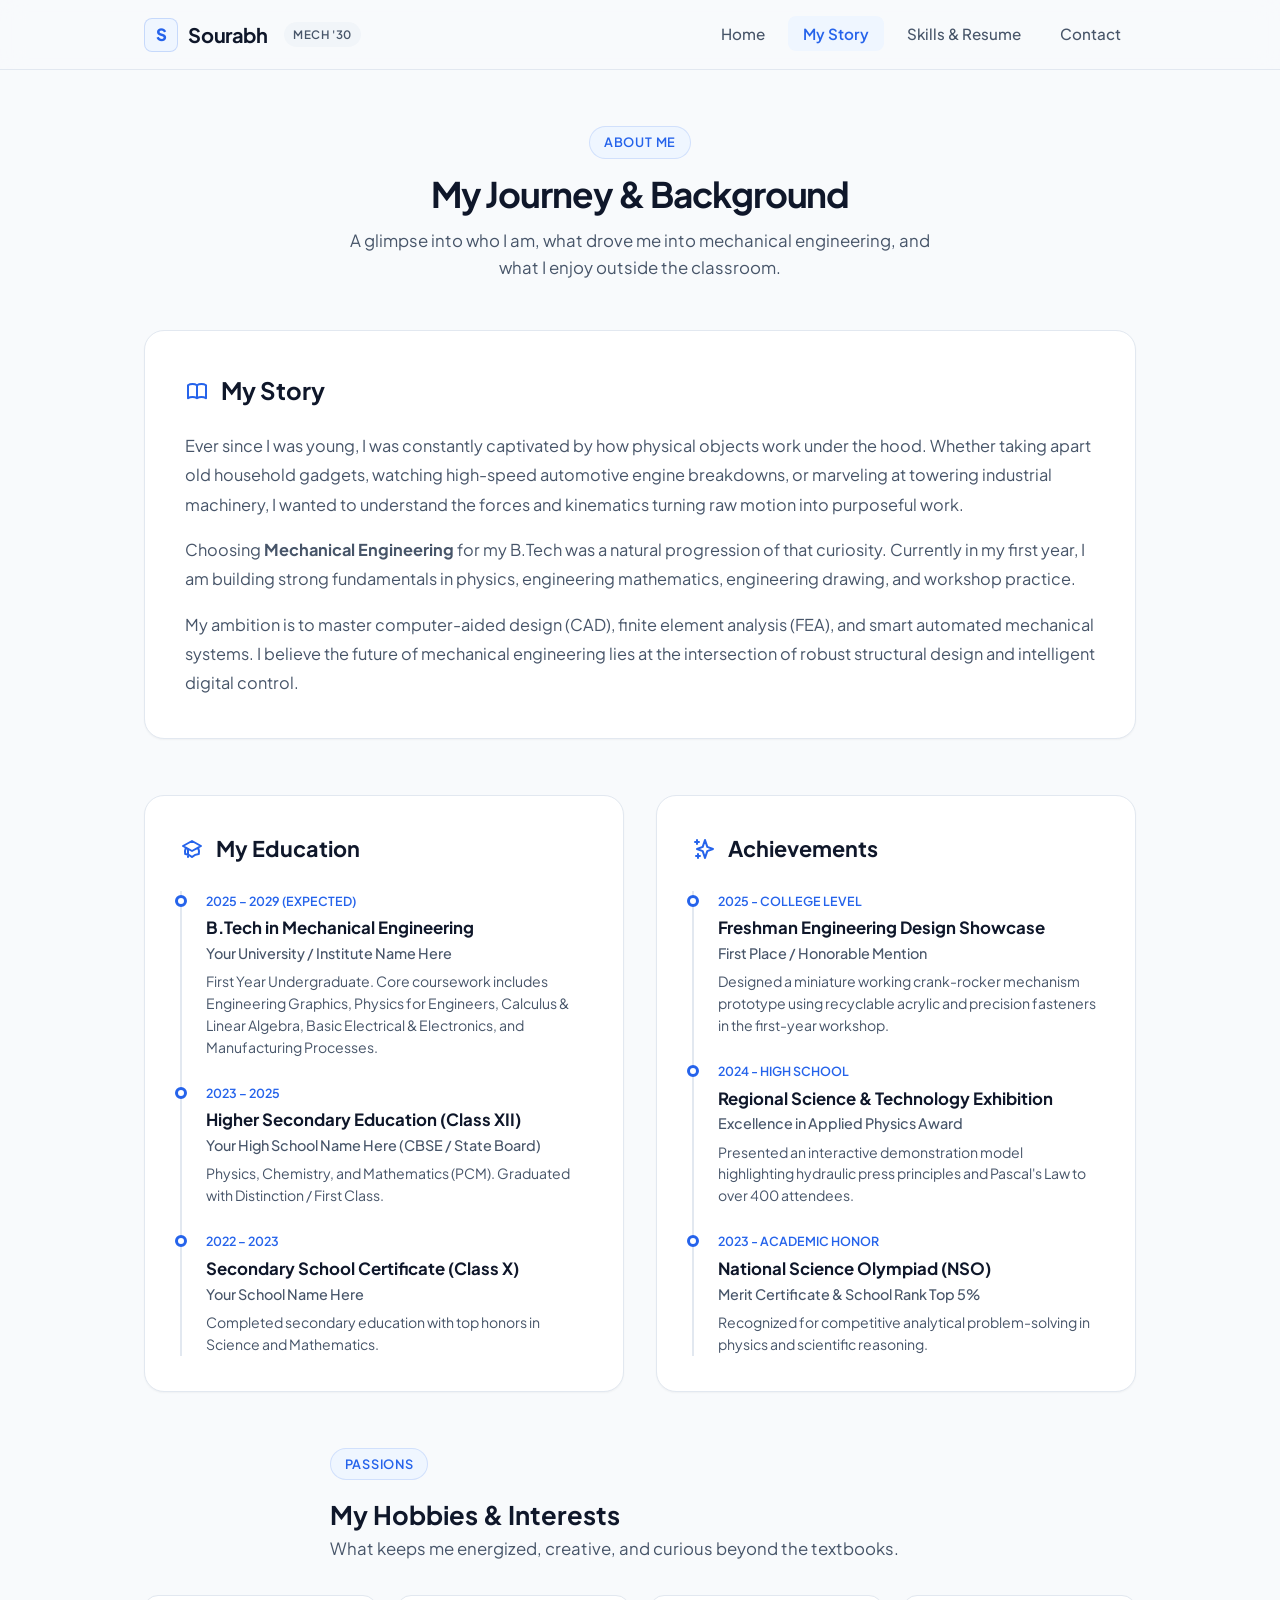
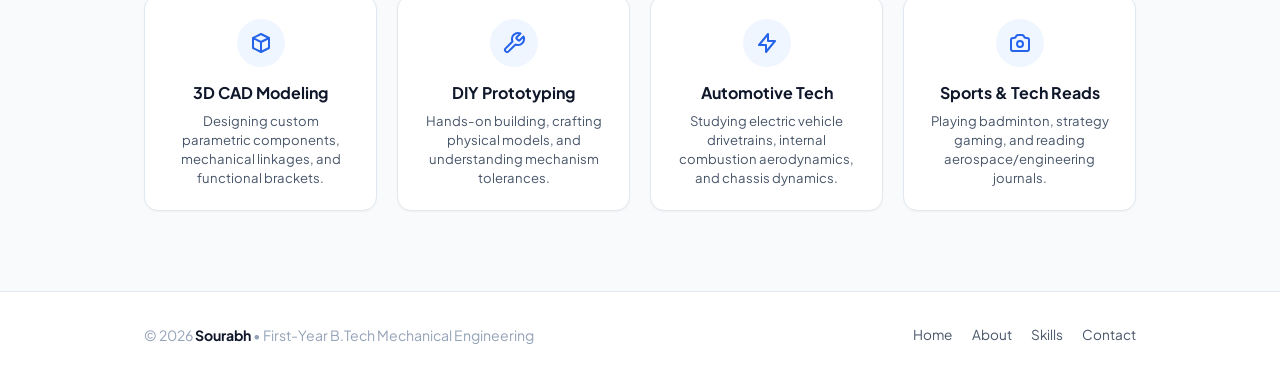
==== about.html @ fd8f04e1 "Update about.html" ====
<!DOCTYPE html>
<html lang="en">
<head>
  <meta charset="UTF-8">
  <meta name="viewport" content="width=device-width, initial-scale=1.0">
  <title>My Story & Background | Sourabh - Mechanical Engineering</title>
  <meta name="description" content="Learn about Sourabh's journey, education, achievements, and hobbies as a first-year Mechanical B.Tech student.">
  <link rel="stylesheet" href="css/style.css">
  <link rel="preconnect" href="https://fonts.googleapis.com">
  <link rel="preconnect" href="https://fonts.gstatic.com" crossorigin>
  <link href="https://fonts.googleapis.com/css2?family=Plus+Jakarta+Sans:wght@400;500;600;700;800&display=swap" rel="stylesheet">
  <script src="https://cdn.botpress.cloud/webchat/v5.0/inject.js"></script>
  <script src="https://files.bpcontent.cloud/2026/10/13/11/20261013111141-HL339Y9O.js" defer></script>
</head>
<body>

  <!-- =========================================================================
       NAVIGATION BAR
       ========================================================================= -->
  <header class="site-header">
    <div class="container nav-wrapper">
      <a href="index.html" class="brand-logo">
        <span class="brand-icon">S</span>
        <!-- EDIT: Change your name here -->
        <span>Sourabh</span>
        <span class="brand-badge">Mech '30</span>
      </a>

      <button class="mobile-toggle" id="mobileMenuBtn" aria-label="Toggle navigation menu">
        <svg width="24" height="24" fill="none" stroke="currentColor" viewBox="0 0 24 24">
          <path stroke-linecap="round" stroke-linejoin="round" stroke-width="2" d="M4 6h16M4 12h16M4 18h16"/>
        </svg>
      </button>

      <ul class="nav-links" id="navLinks">
        <li><a href="index.html" class="nav-link">Home</a></li>
        <li><a href="about.html" class="nav-link active">My Story</a></li>
        <li><a href="skills.html" class="nav-link">Skills & Resume</a></li>
        <li><a href="contact.html" class="nav-link">Contact</a></li>
      </ul>
    </div>
  </header>

  <!-- =========================================================================
       MAIN CONTENT: ABOUT, STORY, EDUCATION, ACHIEVEMENTS, HOBBIES
       ========================================================================= -->
  <main class="main-content">
    <div class="container">
      
      <!-- Section Header -->
      <div class="section-header">
        <span class="section-tag">About Me</span>
        <h1 class="section-title">My Journey & Background</h1>
        <p class="section-subtitle">A glimpse into who I am, what drove me into mechanical engineering, and what I enjoy outside the classroom.</p>
      </div>

      <div class="about-grid">

        <!-- ===================================================================
             SECTION 1: MY STORY (Easily customizable below)
             =================================================================== -->
        <section class="story-card">
          <h2>
            <svg width="24" height="24" fill="none" stroke="var(--primary)" viewBox="0 0 24 24">
              <path stroke-linecap="round" stroke-linejoin="round" stroke-width="2" d="M12 6.253v13m0-13C10.832 5.477 9.246 5 7.5 5S4.168 5.477 3 6.253v13C4.168 18.477 5.754 18 7.5 18s3.332.477 4.5 1.253m0-13C13.168 5.477 14.754 5 16.5 5c1.747 0 3.332.477 4.5 1.253v13C19.832 18.477 18.247 18 16.5 18c-1.746 0-3.332.477-4.5 1.253"/>
            </svg>
            My Story
          </h2>
          <!-- EDIT: You can edit or add paragraphs to your story below -->
          <p>
            Ever since I was young, I was constantly captivated by how physical objects work under the hood. Whether taking apart old household gadgets, watching high-speed automotive engine breakdowns, or marveling at towering industrial machinery, I wanted to understand the forces and kinematics turning raw motion into purposeful work.
          </p>
          <p>
            Choosing <strong>Mechanical Engineering</strong> for my B.Tech was a natural progression of that curiosity. Currently in my first year, I am building strong fundamentals in physics, engineering mathematics, engineering drawing, and workshop practice.
          </p>
          <p>
            My ambition is to master computer-aided design (CAD), finite element analysis (FEA), and smart automated mechanical systems. I believe the future of mechanical engineering lies at the intersection of robust structural design and intelligent digital control.
          </p>
        </section>

        <!-- ===================================================================
             SECTION 2 & 3: EDUCATION & ACHIEVEMENTS (Two-Column Layout)
             =================================================================== -->
        <div class="two-col-grid">

          <!-- EDUCATION -->
          <section class="card-block">
            <div class="card-block-header">
              <svg width="24" height="24" fill="none" stroke="var(--primary)" viewBox="0 0 24 24">
                <path stroke-linecap="round" stroke-linejoin="round" stroke-width="2" d="M12 14l9-5-9-5-9 5 9 5zm0 0l6.16-3.422a12.083 12.083 0 01.665 6.479A11.952 11.952 0 0012 20.055a11.952 11.952 0 00-6.824-2.998 12.078 12.078 0 01.665-6.479L12 14zm-4 6v-7.5"/>
              </svg>
              <h2>My Education</h2>
            </div>

            <div class="timeline-list">
              <!-- Item 1: College / B.Tech -->
              <div class="timeline-item">
                <div class="timeline-dot"></div>
                <!-- EDIT: Academic Dates -->
                <div class="timeline-date">2025 – 2029 (Expected)</div>
                <!-- EDIT: Degree -->
                <div class="timeline-title">B.Tech in Mechanical Engineering</div>
                <!-- EDIT: College / University Name -->
                <div class="timeline-institution">Your University / Institute Name Here</div>
                <!-- EDIT: Brief description -->
                <p class="timeline-desc">First Year Undergraduate. Core coursework includes Engineering Graphics, Physics for Engineers, Calculus & Linear Algebra, Basic Electrical & Electronics, and Manufacturing Processes.</p>
              </div>

              <!-- Item 2: Class 12 / Senior Secondary -->
              <div class="timeline-item">
                <div class="timeline-dot"></div>
                <!-- EDIT: Academic Dates -->
                <div class="timeline-date">2023 – 2025</div>
                <!-- EDIT: School Name & Board -->
                <div class="timeline-title">Higher Secondary Education (Class XII)</div>
                <div class="timeline-institution">Your High School Name Here (CBSE / State Board)</div>
                <!-- EDIT: Marks / Stream details -->
                <p class="timeline-desc">Physics, Chemistry, and Mathematics (PCM). Graduated with Distinction / First Class.</p>
              </div>

              <!-- Item 3: Class 10 / Secondary -->
              <div class="timeline-item">
                <div class="timeline-dot"></div>
                <!-- EDIT: Academic Dates -->
                <div class="timeline-date">2022 – 2023</div>
                <div class="timeline-title">Secondary School Certificate (Class X)</div>
                <div class="timeline-institution">Your School Name Here</div>
                <p class="timeline-desc">Completed secondary education with top honors in Science and Mathematics.</p>
              </div>
            </div>
          </section>

          <!-- ACHIEVEMENTS -->
          <section class="card-block">
            <div class="card-block-header">
              <svg width="24" height="24" fill="none" stroke="var(--primary)" viewBox="0 0 24 24">
                <path stroke-linecap="round" stroke-linejoin="round" stroke-width="2" d="M5 3v4M3 5h4M6 17v4m-2-2h4m5-16l2.286 6.857L21 12l-5.714 2.143L13 21l-2.286-6.857L5 12l5.714-2.143L13 3z"/>
              </svg>
              <h2>Achievements</h2>
            </div>

            <div class="timeline-list">
              <!-- Achievement 1 -->
              <div class="timeline-item">
                <div class="timeline-dot"></div>
                <!-- EDIT: Year / Event -->
                <div class="timeline-date">2025 - College Level</div>
                <div class="timeline-title">Freshman Engineering Design Showcase</div>
                <div class="timeline-institution">First Place / Honorable Mention</div>
                <p class="timeline-desc">Designed a miniature working crank-rocker mechanism prototype using recyclable acrylic and precision fasteners in the first-year workshop.</p>
              </div>

              <!-- Achievement 2 -->
              <div class="timeline-item">
                <div class="timeline-dot"></div>
                <div class="timeline-date">2024 - High School</div>
                <div class="timeline-title">Regional Science & Technology Exhibition</div>
                <div class="timeline-institution">Excellence in Applied Physics Award</div>
                <p class="timeline-desc">Presented an interactive demonstration model highlighting hydraulic press principles and Pascal's Law to over 400 attendees.</p>
              </div>

              <!-- Achievement 3 -->
              <div class="timeline-item">
                <div class="timeline-dot"></div>
                <div class="timeline-date">2023 - Academic Honor</div>
                <div class="timeline-title">National Science Olympiad (NSO)</div>
                <div class="timeline-institution">Merit Certificate & School Rank Top 5%</div>
                <p class="timeline-desc">Recognized for competitive analytical problem-solving in physics and scientific reasoning.</p>
              </div>
            </div>
          </section>

        </div>

        <!-- ===================================================================
             SECTION 4: HOBBIES & INTERESTS (Easily customizable)
             =================================================================== -->
        <section>
          <div class="section-header" style="margin-bottom: 2rem; text-align: left;">
            <span class="section-tag">Passions</span>
            <h2 style="font-size: 1.6rem; font-weight: 700; color: var(--text-main);">My Hobbies & Interests</h2>
            <p class="section-subtitle">What keeps me energized, creative, and curious beyond the textbooks.</p>
          </div>

          <div class="hobbies-grid">
            <!-- Hobby 1 -->
            <div class="hobby-card">
              <div class="hobby-icon">
                <!-- 3D Cube / Modeling Icon -->
                <svg width="24" height="24" fill="none" stroke="currentColor" viewBox="0 0 24 24">
                  <path stroke-linecap="round" stroke-linejoin="round" stroke-width="2" d="M20 7l-8-4-8 4m16 0l-8 4m8-4v10l-8 4m0-10L4 7m8 4v10M4 7v10l8 4"/>
                </svg>
              </div>
              <!-- EDIT: Hobby 1 Title & Text -->
              <h4>3D CAD Modeling</h4>
              <p>Designing custom parametric components, mechanical linkages, and functional brackets.</p>
            </div>

            <!-- Hobby 2 -->
            <div class="hobby-card">
              <div class="hobby-icon">
                <!-- Wrench / Tinkering Icon -->
                <svg width="24" height="24" fill="none" stroke="currentColor" viewBox="0 0 24 24">
                  <path stroke-linecap="round" stroke-linejoin="round" stroke-width="2" d="M14.7 6.3a1 1 0 000 1.4l1.6 1.6a1 1 0 001.4 0l3.77-3.77a6 6 0 01-7.94 7.94l-6.91 6.91a2.12 2.12 0 01-3-3l6.91-6.91a6 6 0 017.94-7.94l-3.76 3.76z"/>
                </svg>
              </div>
              <!-- EDIT: Hobby 2 Title & Text -->
              <h4>DIY Prototyping</h4>
              <p>Hands-on building, crafting physical models, and understanding mechanism tolerances.</p>
            </div>

            <!-- Hobby 3 -->
            <div class="hobby-card">
              <div class="hobby-icon">
                <!-- Automotive / Speed Icon -->
                <svg width="24" height="24" fill="none" stroke="currentColor" viewBox="0 0 24 24">
                  <path stroke-linecap="round" stroke-linejoin="round" stroke-width="2" d="M13 10V3L4 14h7v7l9-11h-7z"/>
                </svg>
              </div>
              <!-- EDIT: Hobby 3 Title & Text -->
              <h4>Automotive Tech</h4>
              <p>Studying electric vehicle drivetrains, internal combustion aerodynamics, and chassis dynamics.</p>
            </div>

            <!-- Hobby 4 -->
            <div class="hobby-card">
              <div class="hobby-icon">
                <!-- Camera / Creative Icon -->
                <svg width="24" height="24" fill="none" stroke="currentColor" viewBox="0 0 24 24">
                  <path stroke-linecap="round" stroke-linejoin="round" stroke-width="2" d="M3 9a2 2 0 012-2h.93a2 2 0 001.664-.89l.812-1.22A2 2 0 0110.07 4h3.86a2 2 0 011.664.89l.812 1.22A2 2 0 0018.07 7H19a2 2 0 012 2v9a2 2 0 01-2 2H5a2 2 0 01-2-2V9z"/>
                  <path stroke-linecap="round" stroke-linejoin="round" stroke-width="2" d="M15 13a3 3 0 11-6 0 3 3 0 016 0z"/>
                </svg>
              </div>
              <!-- EDIT: Hobby 4 Title & Text -->
              <h4>Sports & Tech Reads</h4>
              <p>Playing badminton, strategy gaming, and reading aerospace/engineering journals.</p>
            </div>
          </div>
        </section>

      </div>
    </div>
  </main>

  <!-- =========================================================================
       FOOTER
       ========================================================================= -->
  <footer class="site-footer">
    <div class="container footer-content">
      <p class="footer-text">© 2026 <strong>Sourabh</strong> • First-Year B.Tech Mechanical Engineering</p>
      <div class="footer-nav">
        <a href="index.html">Home</a>
        <a href="about.html">About</a>
        <a href="skills.html">Skills</a>
        <a href="contact.html">Contact</a>
      </div>
    </div>
  </footer>

  <script src="js/main.js"></script>
</body>
</html>
---- css/style.css ----
/* ==========================================================================
   PORTFOLIO DESIGN SYSTEM & STYLESHEET
   Clean • Minimalistic • Light • Visually Pleasing
   ========================================================================== */

:root {
  /* Color Palette - Minimalist Light Theme */
  --bg-primary: #f8fafc;        /* Soft airy background */
  --bg-surface: #ffffff;        /* Pure white for cards & surfaces */
  --bg-subtle: #f1f5f9;         /* Very subtle cool gray for tags & meters */
  
  --text-main: #0f172a;         /* Deep slate for high-contrast crisp text */
  --text-muted: #475569;        /* Balanced medium slate for body copy */
  --text-light: #94a3b8;        /* Soft gray for metadata & hints */
  
  --primary: #2563eb;           /* Modern engineering cobalt blue */
  --primary-hover: #1d4ed8;     /* Darker blue on hover */
  --primary-subtle: #eff6ff;    /* Light tint for badges & highlights */
  --primary-glow: rgba(37, 99, 235, 0.12);
  
  --border-color: #e2e8f0;      /* Crisp light border */
  --border-hover: #cbd5e1;      /* Border on card hover */
  
  /* Layout & Spacing */
  --radius-sm: 8px;
  --radius-md: 14px;
  --radius-lg: 20px;
  --radius-full: 9999px;
  
  --shadow-sm: 0 1px 2px 0 rgba(0, 0, 0, 0.04);
  --shadow-md: 0 4px 16px -2px rgba(15, 23, 42, 0.06), 0 2px 6px -2px rgba(15, 23, 42, 0.04);
  --shadow-lg: 0 12px 30px -4px rgba(15, 23, 42, 0.08), 0 4px 12px -2px rgba(15, 23, 42, 0.03);
  
  --transition: all 0.25s cubic-bezier(0.16, 1, 0.3, 1);
  --container-max: 1040px;
}

/* --------------------------------------------------------------------------
   RESET & BASE TYPOGRAPHY
   -------------------------------------------------------------------------- */
* {
  margin: 0;
  padding: 0;
  box-sizing: border-box;
}

html {
  scroll-behavior: smooth;
  font-size: 16px;
}

body {
  font-family: 'Plus Jakarta Sans', -apple-system, BlinkMacSystemFont, 'Segoe UI', Roboto, Helvetica, Arial, sans-serif;
  background-color: var(--bg-primary);
  color: var(--text-main);
  line-height: 1.65;
  min-height: 100vh;
  display: flex;
  flex-direction: column;
  -webkit-font-smoothing: antialiased;
}

/* Clean Container */
.container {
  width: 100%;
  max-width: var(--container-max);
  margin-left: auto;
  margin-right: auto;
  padding-left: 1.5rem;
  padding-right: 1.5rem;
}

/* --------------------------------------------------------------------------
   HEADER & NAVIGATION BAR
   -------------------------------------------------------------------------- */
.site-header {
  position: sticky;
  top: 0;
  z-index: 100;
  background: rgba(248, 250, 252, 0.85);
  backdrop-filter: blur(12px);
  -webkit-backdrop-filter: blur(12px);
  border-bottom: 1px solid var(--border-color);
  padding: 1.1rem 0;
  transition: var(--transition);
}

.nav-wrapper {
  display: flex;
  align-items: center;
  justify-content: space-between;
}

/* Brand Logo */
.brand-logo {
  text-decoration: none;
  display: flex;
  align-items: center;
  gap: 0.65rem;
  color: var(--text-main);
  font-weight: 700;
  font-size: 1.25rem;
  letter-spacing: -0.02em;
}

.brand-icon {
  width: 34px;
  height: 34px;
  background: var(--primary-subtle);
  border: 1px solid rgba(37, 99, 235, 0.2);
  color: var(--primary);
  display: inline-flex;
  align-items: center;
  justify-content: center;
  border-radius: var(--radius-sm);
  font-weight: 800;
  font-size: 1.05rem;
}

.brand-badge {
  font-size: 0.72rem;
  font-weight: 600;
  text-transform: uppercase;
  letter-spacing: 0.05em;
  background: var(--bg-subtle);
  color: var(--text-muted);
  padding: 0.2rem 0.55rem;
  border-radius: var(--radius-full);
  margin-left: 0.4rem;
}

/* Navigation Links */
.nav-links {
  display: flex;
  align-items: center;
  list-style: none;
  gap: 0.5rem;
}

.nav-link {
  text-decoration: none;
  font-size: 0.95rem;
  font-weight: 500;
  color: var(--text-muted);
  padding: 0.5rem 0.95rem;
  border-radius: var(--radius-sm);
  transition: var(--transition);
}

.nav-link:hover {
  color: var(--primary);
  background-color: var(--primary-subtle);
}

.nav-link.active {
  color: var(--primary);
  background-color: var(--primary-subtle);
  font-weight: 600;
}

/* Mobile Toggle */
.mobile-toggle {
  display: none;
  background: none;
  border: 1px solid var(--border-color);
  padding: 0.5rem;
  border-radius: var(--radius-sm);
  cursor: pointer;
  color: var(--text-main);
}

.mobile-toggle svg {
  display: block;
}

/* --------------------------------------------------------------------------
   COMMON SECTION STYLES
   -------------------------------------------------------------------------- */
.main-content {
  flex: 1;
  padding: 3.5rem 0 5rem;
}

.section-header {
  text-align: center;
  max-width: 620px;
  margin: 0 auto 3rem;
}

.section-tag {
  display: inline-block;
  font-size: 0.8rem;
  font-weight: 600;
  letter-spacing: 0.06em;
  text-transform: uppercase;
  color: var(--primary);
  background: var(--primary-subtle);
  padding: 0.3rem 0.85rem;
  border-radius: var(--radius-full);
  margin-bottom: 0.85rem;
  border: 1px solid rgba(37, 99, 235, 0.15);
}

.section-title {
  font-size: 2.2rem;
  font-weight: 700;
  letter-spacing: -0.03em;
  color: var(--text-main);
  line-height: 1.25;
  margin-bottom: 0.75rem;
}

.section-subtitle {
  font-size: 1.05rem;
  color: var(--text-muted);
  line-height: 1.6;
}

/* --------------------------------------------------------------------------
   PAGE 1: HOME SECTION
   -------------------------------------------------------------------------- */
.hero-wrapper {
  display: grid;
  grid-template-columns: 1.2fr 0.9fr;
  gap: 3.5rem;
  align-items: center;
  padding: 2rem 0 4rem;
}

.hero-content {
  display: flex;
  flex-direction: column;
  gap: 1.3rem;
}

.student-tag {
  display: inline-flex;
  align-items: center;
  gap: 0.5rem;
  font-size: 0.85rem;
  font-weight: 600;
  color: var(--primary);
  background: var(--primary-subtle);
  border: 1px solid rgba(37, 99, 235, 0.2);
  padding: 0.35rem 0.9rem;
  border-radius: var(--radius-full);
  width: fit-content;
}

.status-dot {
  width: 8px;
  height: 8px;
  background: #10b981;
  border-radius: 50%;
  box-shadow: 0 0 0 3px rgba(16, 185, 129, 0.2);
}

.hero-title {
  font-size: 3.1rem;
  font-weight: 800;
  letter-spacing: -0.04em;
  line-height: 1.15;
  color: var(--text-main);
}

.hero-title .highlight {
  color: var(--primary);
  position: relative;
  display: inline-block;
}

/* 2-line intro emphasized */
.hero-intro {
  font-size: 1.15rem;
  color: var(--text-muted);
  line-height: 1.7;
  max-width: 540px;
}

.hero-actions {
  display: flex;
  align-items: center;
  gap: 1rem;
  margin-top: 0.5rem;
  flex-wrap: wrap;
}

/* Buttons */
.btn {
  display: inline-flex;
  align-items: center;
  justify-content: center;
  gap: 0.5rem;
  font-size: 0.95rem;
  font-weight: 600;
  padding: 0.8rem 1.45rem;
  border-radius: var(--radius-sm);
  text-decoration: none;
  cursor: pointer;
  transition: var(--transition);
  border: 1px solid transparent;
}

.btn-primary {
  background-color: var(--primary);
  color: #ffffff;
  box-shadow: 0 4px 14px rgba(37, 99, 235, 0.25);
}

.btn-primary:hover {
  background-color: var(--primary-hover);
  transform: translateY(-2px);
  box-shadow: 0 6px 20px rgba(37, 99, 235, 0.35);
}

.btn-secondary {
  background-color: var(--bg-surface);
  color: var(--text-main);
  border-color: var(--border-color);
}

.btn-secondary:hover {
  background-color: var(--bg-subtle);
  border-color: var(--border-hover);
  transform: translateY(-2px);
}

/* Profile Photo Frame */
.hero-photo-container {
  display: flex;
  justify-content: center;
  align-items: center;
}

.photo-card {
  position: relative;
  width: 100%;
  max-width: 340px;
  background: var(--bg-surface);
  border: 1px solid var(--border-color);
  border-radius: var(--radius-lg);
  padding: 1rem;
  box-shadow: var(--shadow-lg);
  transition: var(--transition);
}

.photo-card:hover {
  transform: translateY(-4px);
  border-color: var(--border-hover);
}

.photo-inner {
  position: relative;
  width: 100%;
  aspect-ratio: 1 / 1;
  border-radius: var(--radius-md);
  overflow: hidden;
  background: var(--bg-subtle);
  display: flex;
  align-items: center;
  justify-content: center;
  border: 1px solid var(--border-color);
}

.photo-inner img {
  width: 100%;
  height: 100%;
  object-fit: cover;
  display: block;
}

.photo-caption {
  margin-top: 0.9rem;
  text-align: center;
}

.photo-caption h4 {
  font-size: 1.05rem;
  font-weight: 700;
  color: var(--text-main);
}

.photo-caption p {
  font-size: 0.82rem;
  color: var(--text-light);
}

/* Quick Highlights in Home */
.quick-features-grid {
  display: grid;
  grid-template-columns: repeat(3, 1fr);
  gap: 1.5rem;
  margin-top: 2rem;
}

.feature-card {
  background: var(--bg-surface);
  border: 1px solid var(--border-color);
  border-radius: var(--radius-md);
  padding: 1.5rem;
  box-shadow: var(--shadow-sm);
  transition: var(--transition);
}

.feature-card:hover {
  transform: translateY(-3px);
  box-shadow: var(--shadow-md);
  border-color: rgba(37, 99, 235, 0.3);
}

.feature-icon {
  width: 42px;
  height: 42px;
  border-radius: var(--radius-sm);
  background: var(--primary-subtle);
  color: var(--primary);
  display: flex;
  align-items: center;
  justify-content: center;
  margin-bottom: 1rem;
}

.feature-card h3 {
  font-size: 1.1rem;
  font-weight: 700;
  margin-bottom: 0.4rem;
  color: var(--text-main);
}

.feature-card p {
  font-size: 0.9rem;
  color: var(--text-muted);
  line-height: 1.55;
}

/* --------------------------------------------------------------------------
   PAGE 2: ABOUT / STORY / EDUCATION / ACHIEVEMENTS / HOBBIES
   -------------------------------------------------------------------------- */
.about-grid {
  display: flex;
  flex-direction: column;
  gap: 3.5rem;
}

.story-card {
  background: var(--bg-surface);
  border: 1px solid var(--border-color);
  border-radius: var(--radius-lg);
  padding: 2.5rem;
  box-shadow: var(--shadow-sm);
}

.story-card h2 {
  font-size: 1.5rem;
  font-weight: 700;
  margin-bottom: 1.25rem;
  color: var(--text-main);
  display: flex;
  align-items: center;
  gap: 0.75rem;
}

.story-card p {
  color: var(--text-muted);
  font-size: 1.02rem;
  line-height: 1.8;
  margin-bottom: 1rem;
}

.story-card p:last-child {
  margin-bottom: 0;
}

/* Timeline / Education & Achievements */
.two-col-grid {
  display: grid;
  grid-template-columns: 1fr 1fr;
  gap: 2rem;
}

.card-block {
  background: var(--bg-surface);
  border: 1px solid var(--border-color);
  border-radius: var(--radius-lg);
  padding: 2.2rem;
  box-shadow: var(--shadow-sm);
}

.card-block-header {
  display: flex;
  align-items: center;
  gap: 0.75rem;
  margin-bottom: 1.5rem;
}

.card-block-header h2 {
  font-size: 1.35rem;
  font-weight: 700;
  color: var(--text-main);
}

.timeline-list {
  display: flex;
  flex-direction: column;
  gap: 1.5rem;
  position: relative;
  padding-left: 1.5rem;
  border-left: 2px solid var(--border-color);
}

.timeline-item {
  position: relative;
}

.timeline-dot {
  position: absolute;
  left: -1.95rem;
  top: 0.25rem;
  width: 12px;
  height: 12px;
  border-radius: 50%;
  background: var(--bg-surface);
  border: 3px solid var(--primary);
}

.timeline-date {
  font-size: 0.78rem;
  font-weight: 600;
  text-transform: uppercase;
  color: var(--primary);
  margin-bottom: 0.2rem;
}

.timeline-title {
  font-size: 1.05rem;
  font-weight: 700;
  color: var(--text-main);
}

.timeline-institution {
  font-size: 0.9rem;
  font-weight: 500;
  color: var(--text-muted);
  margin-bottom: 0.35rem;
}

.timeline-desc {
  font-size: 0.88rem;
  color: var(--text-muted);
  line-height: 1.55;
}

/* Hobbies Cards Grid */
.hobbies-grid {
  display: grid;
  grid-template-columns: repeat(4, 1fr);
  gap: 1.25rem;
}

.hobby-card {
  background: var(--bg-surface);
  border: 1px solid var(--border-color);
  border-radius: var(--radius-md);
  padding: 1.4rem;
  text-align: center;
  box-shadow: var(--shadow-sm);
  transition: var(--transition);
}

.hobby-card:hover {
  transform: translateY(-3px);
  border-color: rgba(37, 99, 235, 0.3);
  box-shadow: var(--shadow-md);
}

.hobby-icon {
  width: 48px;
  height: 48px;
  border-radius: 50%;
  background: var(--primary-subtle);
  color: var(--primary);
  display: inline-flex;
  align-items: center;
  justify-content: center;
  margin-bottom: 0.85rem;
}

.hobby-card h4 {
  font-size: 1rem;
  font-weight: 700;
  color: var(--text-main);
  margin-bottom: 0.3rem;
}

.hobby-card p {
  font-size: 0.82rem;
  color: var(--text-muted);
  line-height: 1.45;
}

/* --------------------------------------------------------------------------
   PAGE 3: SKILLS, METERS, CERTIFICATIONS & RESUME DOWNLOAD
   -------------------------------------------------------------------------- */
.skills-grid {
  display: grid;
  grid-template-columns: repeat(3, 1fr);
  gap: 1.5rem;
  margin-bottom: 4rem;
}

.skill-box {
  background: var(--bg-surface);
  border: 1px solid var(--border-color);
  border-radius: var(--radius-md);
  padding: 1.6rem;
  box-shadow: var(--shadow-sm);
  transition: var(--transition);
  display: flex;
  flex-direction: column;
  justify-content: space-between;
}

.skill-box:hover {
  transform: translateY(-3px);
  box-shadow: var(--shadow-md);
  border-color: rgba(37, 99, 235, 0.3);
}

.skill-header {
  display: flex;
  justify-content: space-between;
  align-items: flex-start;
  margin-bottom: 0.85rem;
}

.skill-info h3 {
  font-size: 1.05rem;
  font-weight: 700;
  color: var(--text-main);
  margin-bottom: 0.2rem;
}

.skill-category {
  font-size: 0.78rem;
  color: var(--text-light);
  font-weight: 500;
}

.skill-pct {
  font-size: 1rem;
  font-weight: 700;
  color: var(--primary);
  background: var(--primary-subtle);
  padding: 0.2rem 0.5rem;
  border-radius: var(--radius-sm);
}

.skill-desc {
  font-size: 0.86rem;
  color: var(--text-muted);
  line-height: 1.5;
  margin-bottom: 1.25rem;
}

/* Meter / Progress Bar */
.meter-container {
  width: 100%;
  height: 8px;
  background-color: var(--bg-subtle);
  border-radius: var(--radius-full);
  overflow: hidden;
  position: relative;
}

.meter-fill {
  height: 100%;
  background: linear-gradient(90deg, #2563eb 0%, #3b82f6 100%);
  border-radius: var(--radius-full);
  transition: width 1s cubic-bezier(0.16, 1, 0.3, 1);
  width: 0; /* Animated with JS or CSS */
}

/* Certifications Section */
.certifications-section {
  margin-bottom: 4rem;
}

.cert-grid {
  display: grid;
  grid-template-columns: repeat(2, 1fr);
  gap: 1.5rem;
}

.cert-card {
  background: var(--bg-surface);
  border: 1px solid var(--border-color);
  border-radius: var(--radius-md);
  padding: 1.5rem;
  display: flex;
  gap: 1.2rem;
  align-items: flex-start;
  box-shadow: var(--shadow-sm);
  transition: var(--transition);
}

.cert-card:hover {
  border-color: rgba(37, 99, 235, 0.3);
  transform: translateY(-2px);
  box-shadow: var(--shadow-md);
}

.cert-badge-icon {
  width: 44px;
  height: 44px;
  border-radius: var(--radius-sm);
  background: var(--primary-subtle);
  color: var(--primary);
  display: flex;
  align-items: center;
  justify-content: center;
  flex-shrink: 0;
}

.cert-details h4 {
  font-size: 1.05rem;
  font-weight: 700;
  color: var(--text-main);
  margin-bottom: 0.25rem;
}

.cert-issuer {
  font-size: 0.85rem;
  color: var(--primary);
  font-weight: 600;
  margin-bottom: 0.3rem;
}

.cert-desc {
  font-size: 0.85rem;
  color: var(--text-muted);
  line-height: 1.5;
}

/* Resume Download Banner */
.resume-download-box {
  background: linear-gradient(135deg, #ffffff 0%, #f8fafc 100%);
  border: 1.5px dashed rgba(37, 99, 235, 0.35);
  border-radius: var(--radius-lg);
  padding: 2.75rem 2rem;
  text-align: center;
  box-shadow: var(--shadow-md);
  position: relative;
  overflow: hidden;
}

.resume-download-box::before {
  content: '';
  position: absolute;
  top: 0;
  left: 0;
  right: 0;
  height: 4px;
  background: linear-gradient(90deg, #2563eb, #60a5fa, #2563eb);
}

.resume-download-box h3 {
  font-size: 1.5rem;
  font-weight: 700;
  color: var(--text-main);
  margin-bottom: 0.5rem;
}

.resume-download-box p {
  color: var(--text-muted);
  max-width: 520px;
  margin: 0 auto 1.5rem;
  font-size: 0.95rem;
}

/* --------------------------------------------------------------------------
   PAGE 4: CONTACT & SOCIAL PROFILES
   -------------------------------------------------------------------------- */
.contact-layout {
  display: grid;
  grid-template-columns: 1fr 1.2fr;
  gap: 2.5rem;
}

.contact-info-cards {
  display: flex;
  flex-direction: column;
  gap: 1.25rem;
}

.contact-info-item {
  background: var(--bg-surface);
  border: 1px solid var(--border-color);
  border-radius: var(--radius-md);
  padding: 1.3rem 1.5rem;
  display: flex;
  align-items: center;
  gap: 1.1rem;
  box-shadow: var(--shadow-sm);
  transition: var(--transition);
}

.contact-info-item:hover {
  border-color: rgba(37, 99, 235, 0.3);
  transform: translateX(4px);
}

.contact-icon-bubble {
  width: 44px;
  height: 44px;
  border-radius: var(--radius-sm);
  background: var(--primary-subtle);
  color: var(--primary);
  display: flex;
  align-items: center;
  justify-content: center;
  flex-shrink: 0;
}

.contact-text-meta h5 {
  font-size: 0.78rem;
  text-transform: uppercase;
  letter-spacing: 0.05em;
  color: var(--text-light);
  margin-bottom: 0.15rem;
}

.contact-text-meta a,
.contact-text-meta span {
  font-size: 0.98rem;
  font-weight: 600;
  color: var(--text-main);
  text-decoration: none;
  transition: var(--transition);
}

.contact-text-meta a:hover {
  color: var(--primary);
}

/* Social Channels Section */
.socials-wrapper {
  margin-top: 1rem;
}

.socials-wrapper h4 {
  font-size: 0.95rem;
  font-weight: 700;
  margin-bottom: 0.85rem;
  color: var(--text-main);
}

.social-links-grid {
  display: grid;
  grid-template-columns: repeat(3, 1fr);
  gap: 0.85rem;
}

.social-btn {
  background: var(--bg-surface);
  border: 1px solid var(--border-color);
  border-radius: var(--radius-sm);
  padding: 0.85rem;
  display: flex;
  flex-direction: column;
  align-items: center;
  justify-content: center;
  gap: 0.4rem;
  text-decoration: none;
  color: var(--text-main);
  font-size: 0.85rem;
  font-weight: 600;
  box-shadow: var(--shadow-sm);
  transition: var(--transition);
}

.social-btn:hover {
  border-color: var(--primary);
  color: var(--primary);
  background: var(--primary-subtle);
  transform: translateY(-2px);
}

/* Contact Form */
.contact-form-card {
  background: var(--bg-surface);
  border: 1px solid var(--border-color);
  border-radius: var(--radius-lg);
  padding: 2.2rem;
  box-shadow: var(--shadow-sm);
}

.contact-form-card h3 {
  font-size: 1.35rem;
  font-weight: 700;
  margin-bottom: 0.4rem;
  color: var(--text-main);
}

.contact-form-card p {
  font-size: 0.9rem;
  color: var(--text-muted);
  margin-bottom: 1.5rem;
}

.form-group {
  margin-bottom: 1.25rem;
}

.form-label {
  display: block;
  font-size: 0.85rem;
  font-weight: 600;
  color: var(--text-main);
  margin-bottom: 0.4rem;
}

.form-input,
.form-textarea {
  width: 100%;
  padding: 0.75rem 0.95rem;
  font-family: inherit;
  font-size: 0.95rem;
  color: var(--text-main);
  background: #ffffff;
  border: 1px solid var(--border-color);
  border-radius: var(--radius-sm);
  transition: var(--transition);
  outline: none;
}

.form-input:focus,
.form-textarea:focus {
  border-color: var(--primary);
  box-shadow: 0 0 0 3px var(--primary-glow);
}

.form-textarea {
  resize: vertical;
  min-height: 120px;
}

.form-feedback {
  display: none;
  padding: 0.85rem 1rem;
  border-radius: var(--radius-sm);
  background: #ecfdf5;
  color: #065f46;
  border: 1px solid #a7f3d0;
  font-size: 0.9rem;
  margin-top: 1rem;
}

/* --------------------------------------------------------------------------
   FOOTER
   -------------------------------------------------------------------------- */
.site-footer {
  background: var(--bg-surface);
  border-top: 1px solid var(--border-color);
  padding: 2rem 0;
  margin-top: auto;
}

.footer-content {
  display: flex;
  justify-content: space-between;
  align-items: center;
  flex-wrap: wrap;
  gap: 1rem;
}

.footer-text {
  font-size: 0.88rem;
  color: var(--text-light);
}

.footer-text strong {
  color: var(--text-main);
}

.footer-nav {
  display: flex;
  gap: 1.2rem;
}

.footer-nav a {
  text-decoration: none;
  font-size: 0.85rem;
  color: var(--text-muted);
  transition: var(--transition);
}

.footer-nav a:hover {
  color: var(--primary);
}

/* --------------------------------------------------------------------------
   RESPONSIVE MEDIA QUERIES
   -------------------------------------------------------------------------- */
@media (max-width: 860px) {
  .hero-wrapper {
    grid-template-columns: 1fr;
    text-align: center;
    gap: 2.5rem;
  }
  
  .hero-content {
    align-items: center;
  }
  
  .hero-title {
    font-size: 2.4rem;
  }
  
  .hero-actions {
    justify-content: center;
  }
  
  .quick-features-grid {
    grid-template-columns: 1fr;
  }
  
  .two-col-grid {
    grid-template-columns: 1fr;
  }
  
  .skills-grid {
    grid-template-columns: 1fr 1fr;
  }
  
  .hobbies-grid {
    grid-template-columns: 1fr 1fr;
  }
  
  .contact-layout {
    grid-template-columns: 1fr;
  }
}

@media (max-width: 640px) {
  .nav-links {
    display: none;
    position: absolute;
    top: 100%;
    left: 0;
    right: 0;
    background: var(--bg-surface);
    flex-direction: column;
    padding: 1rem;
    border-bottom: 1px solid var(--border-color);
    box-shadow: var(--shadow-md);
  }
  
  .nav-links.open {
    display: flex;
  }
  
  .mobile-toggle {
    display: block;
  }
  
  .skills-grid {
    grid-template-columns: 1fr;
  }
  
  .cert-grid {
    grid-template-columns: 1fr;
  }
  
  .hobbies-grid {
    grid-template-columns: 1fr;
  }
  
  .social-links-grid {
    grid-template-columns: 1fr;
  }
  
  .hero-title {
    font-size: 2rem;
  }
}
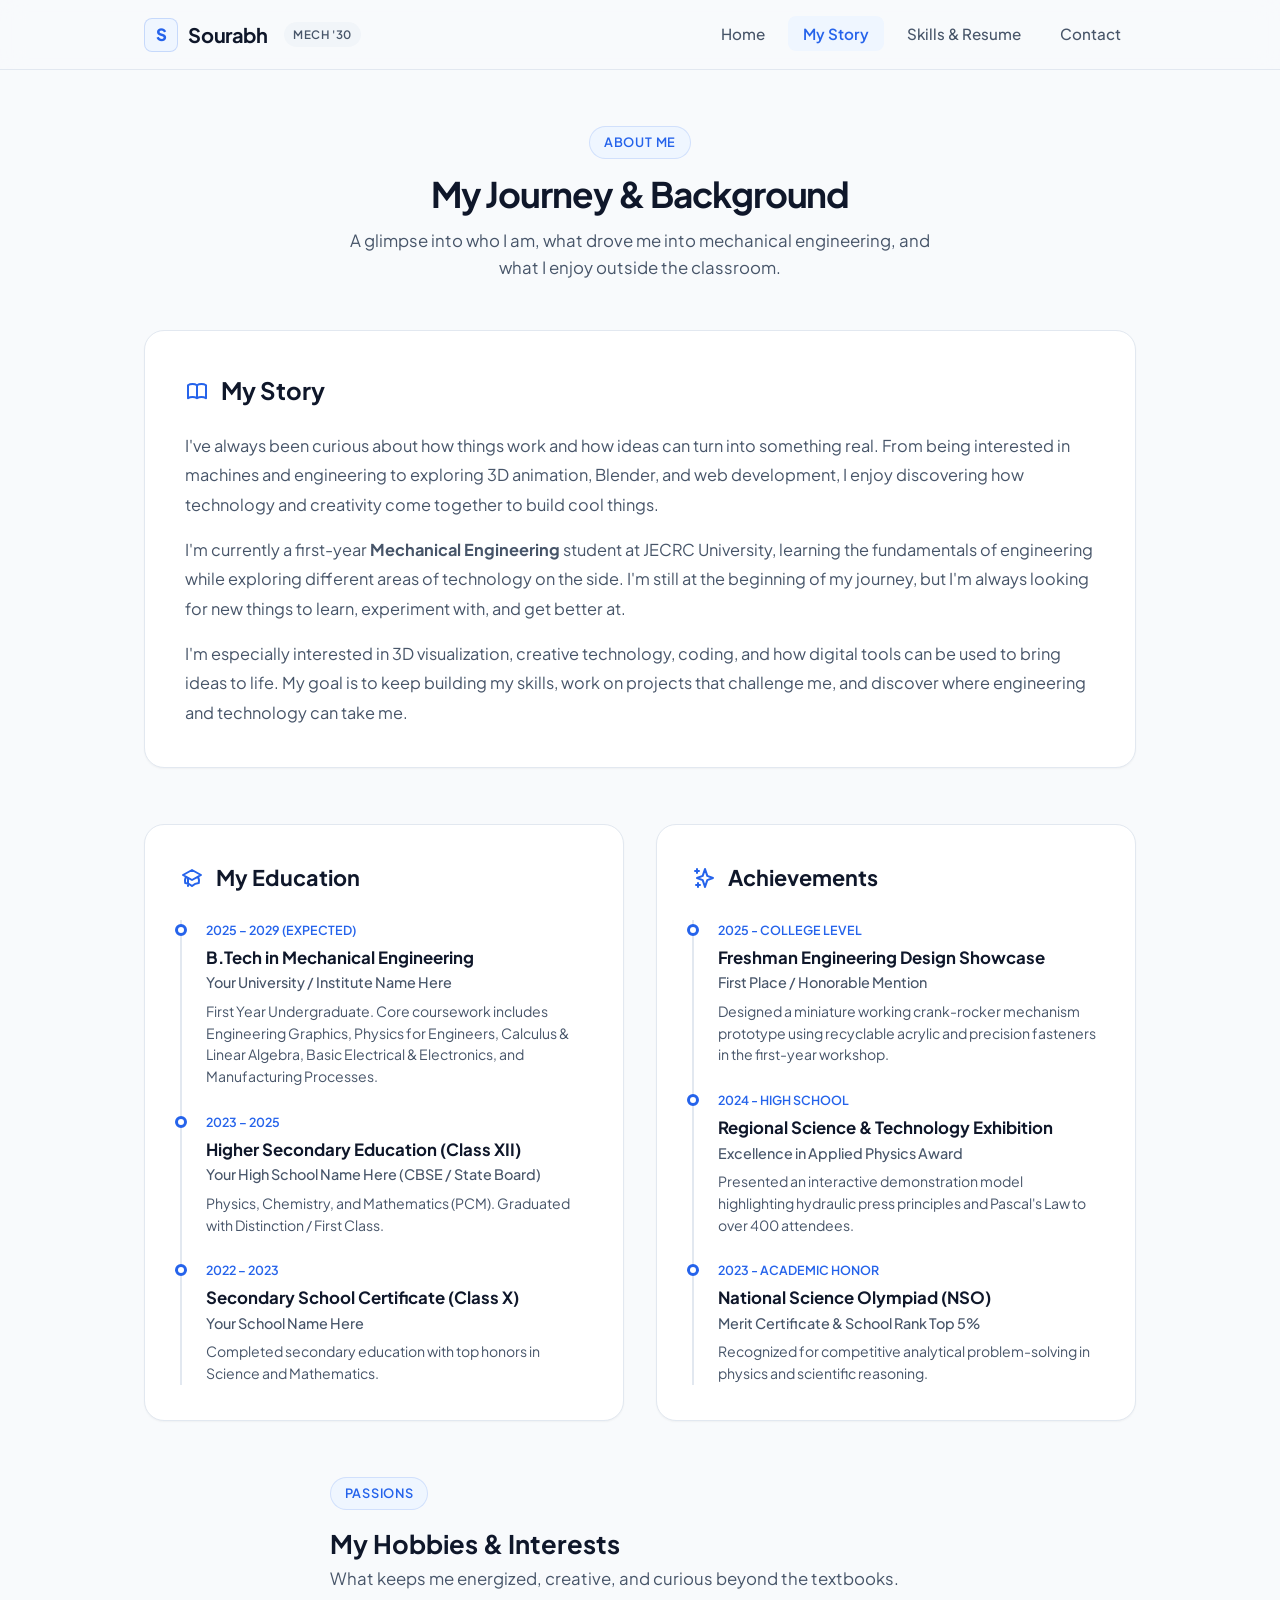
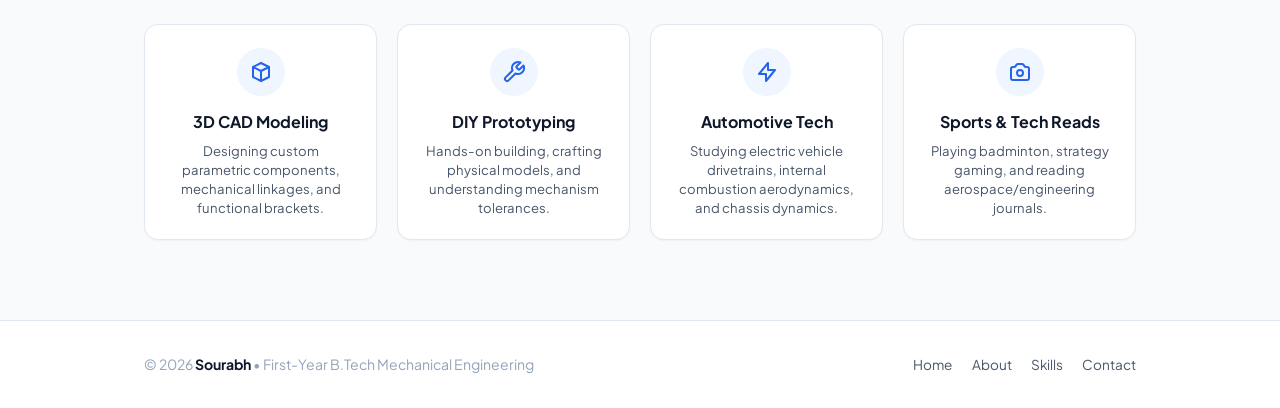
==== commit b331c931: "Update about.html" ====
--- a/about.html
+++ b/about.html
@@ -67,15 +67,17 @@
             My Story
           </h2>
           <!-- EDIT: You can edit or add paragraphs to your story below -->
+  
           <p>
-            Ever since I was young, I was constantly captivated by how physical objects work under the hood. Whether taking apart old household gadgets, watching high-speed automotive engine breakdowns, or marveling at towering industrial machinery, I wanted to understand the forces and kinematics turning raw motion into purposeful work.
+            I've always been curious about how things work and how ideas can turn into something real. From being interested in machines and engineering to exploring 3D animation, Blender, and web development, I enjoy discovering how technology and creativity come together to build cool things.
           </p>
           <p>
-            Choosing <strong>Mechanical Engineering</strong> for my B.Tech was a natural progression of that curiosity. Currently in my first year, I am building strong fundamentals in physics, engineering mathematics, engineering drawing, and workshop practice.
+            I'm currently a first-year <strong>Mechanical Engineering</strong> student at JECRC University, learning the fundamentals of engineering while exploring different areas of technology on the side. I'm still at the beginning of my journey, but I'm always looking for new things to learn, experiment with, and get better at.
           </p>
           <p>
-            My ambition is to master computer-aided design (CAD), finite element analysis (FEA), and smart automated mechanical systems. I believe the future of mechanical engineering lies at the intersection of robust structural design and intelligent digital control.
+            I'm especially interested in 3D visualization, creative technology, coding, and how digital tools can be used to bring ideas to life. My goal is to keep building my skills, work on projects that challenge me, and discover where engineering and technology can take me.
           </p>
+
         </section>
 
         <!-- ===================================================================
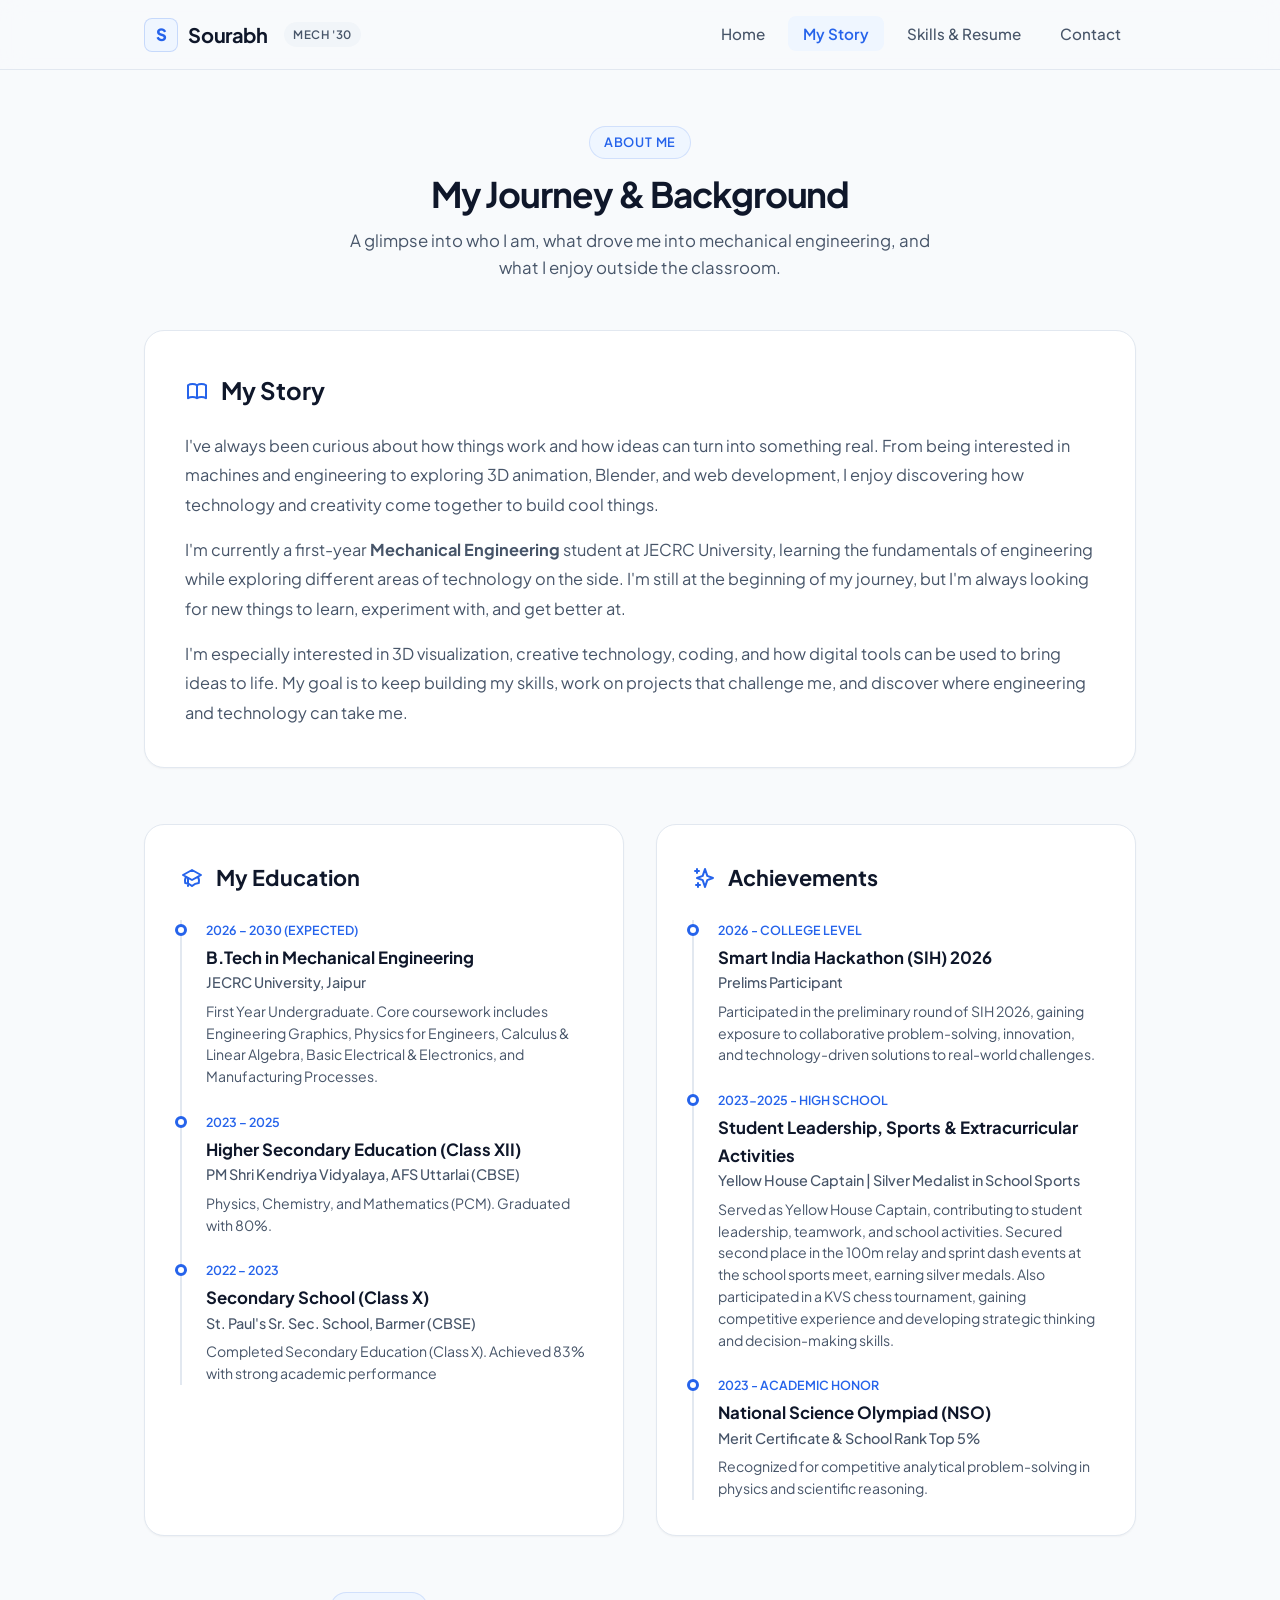
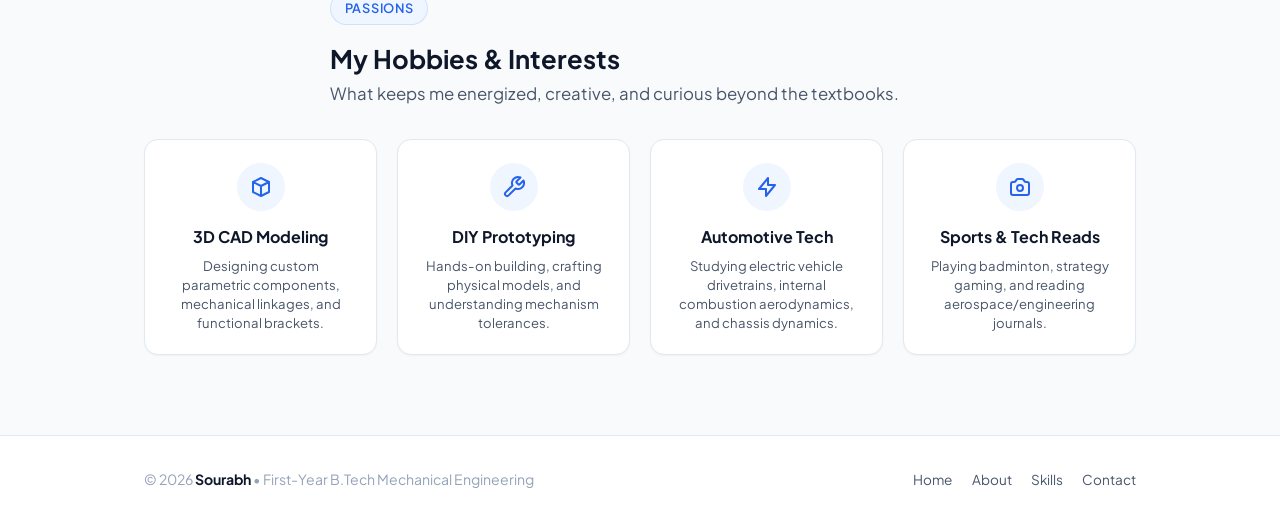
==== commit 31e88f6d: "Update about.html" ====
--- a/about.html
+++ b/about.html
@@ -99,11 +99,11 @@
               <div class="timeline-item">
                 <div class="timeline-dot"></div>
                 <!-- EDIT: Academic Dates -->
-                <div class="timeline-date">2025 – 2029 (Expected)</div>
+                <div class="timeline-date">2026 – 2030 (Expected)</div>
                 <!-- EDIT: Degree -->
                 <div class="timeline-title">B.Tech in Mechanical Engineering</div>
                 <!-- EDIT: College / University Name -->
-                <div class="timeline-institution">Your University / Institute Name Here</div>
+                <div class="timeline-institution">JECRC University, Jaipur</div>
                 <!-- EDIT: Brief description -->
                 <p class="timeline-desc">First Year Undergraduate. Core coursework includes Engineering Graphics, Physics for Engineers, Calculus & Linear Algebra, Basic Electrical & Electronics, and Manufacturing Processes.</p>
               </div>
@@ -115,9 +115,9 @@
                 <div class="timeline-date">2023 – 2025</div>
                 <!-- EDIT: School Name & Board -->
                 <div class="timeline-title">Higher Secondary Education (Class XII)</div>
-                <div class="timeline-institution">Your High School Name Here (CBSE / State Board)</div>
+                <div class="timeline-institution">PM Shri Kendriya Vidyalaya, AFS Uttarlai (CBSE)</div>
                 <!-- EDIT: Marks / Stream details -->
-                <p class="timeline-desc">Physics, Chemistry, and Mathematics (PCM). Graduated with Distinction / First Class.</p>
+                <p class="timeline-desc">Physics, Chemistry, and Mathematics (PCM). Graduated with 80%.</p>
               </div>
 
               <!-- Item 3: Class 10 / Secondary -->
@@ -125,9 +125,9 @@
                 <div class="timeline-dot"></div>
                 <!-- EDIT: Academic Dates -->
                 <div class="timeline-date">2022 – 2023</div>
-                <div class="timeline-title">Secondary School Certificate (Class X)</div>
-                <div class="timeline-institution">Your School Name Here</div>
-                <p class="timeline-desc">Completed secondary education with top honors in Science and Mathematics.</p>
+                <div class="timeline-title">Secondary School (Class X)</div>
+                <div class="timeline-institution">St. Paul's Sr. Sec. School, Barmer (CBSE)</div>
+                <p class="timeline-desc">Completed Secondary Education (Class X). Achieved 83% with strong academic performance</p>
               </div>
             </div>
           </section>
@@ -146,20 +146,22 @@
               <div class="timeline-item">
                 <div class="timeline-dot"></div>
                 <!-- EDIT: Year / Event -->
-                <div class="timeline-date">2025 - College Level</div>
-                <div class="timeline-title">Freshman Engineering Design Showcase</div>
-                <div class="timeline-institution">First Place / Honorable Mention</div>
-                <p class="timeline-desc">Designed a miniature working crank-rocker mechanism prototype using recyclable acrylic and precision fasteners in the first-year workshop.</p>
+                <div class="timeline-date">2026 - College Level</div>
+                
+                <div class="timeline-title">Smart India Hackathon (SIH) 2026</div>
+                <div class="timeline-institution">Prelims Participant</div>
+                <p class="timeline-desc">Participated in the preliminary round of SIH 2026, gaining exposure to collaborative problem-solving, innovation, and technology-driven solutions to real-world challenges.</p>
+
               </div>
 
               <!-- Achievement 2 -->
               <div class="timeline-item">
                 <div class="timeline-dot"></div>
-                <div class="timeline-date">2024 - High School</div>
-                <div class="timeline-title">Regional Science & Technology Exhibition</div>
-                <div class="timeline-institution">Excellence in Applied Physics Award</div>
-                <p class="timeline-desc">Presented an interactive demonstration model highlighting hydraulic press principles and Pascal's Law to over 400 attendees.</p>
-              </div>
+                <div class="timeline-date">2023-2025 - High School</div>
+                <div class="timeline-title">Student Leadership, Sports & Extracurricular Activities</div>
+                <div class="timeline-institution">Yellow House Captain | Silver Medalist in School Sports</div>
+                <p class="timeline-desc">Served as Yellow House Captain, contributing to student leadership, teamwork, and school activities. Secured second place in the 100m relay and sprint dash events at the school sports meet, earning silver medals. Also participated in a KVS chess tournament, gaining competitive experience and developing strategic thinking and decision-making skills.</p>
+            </div>
 
               <!-- Achievement 3 -->
               <div class="timeline-item">
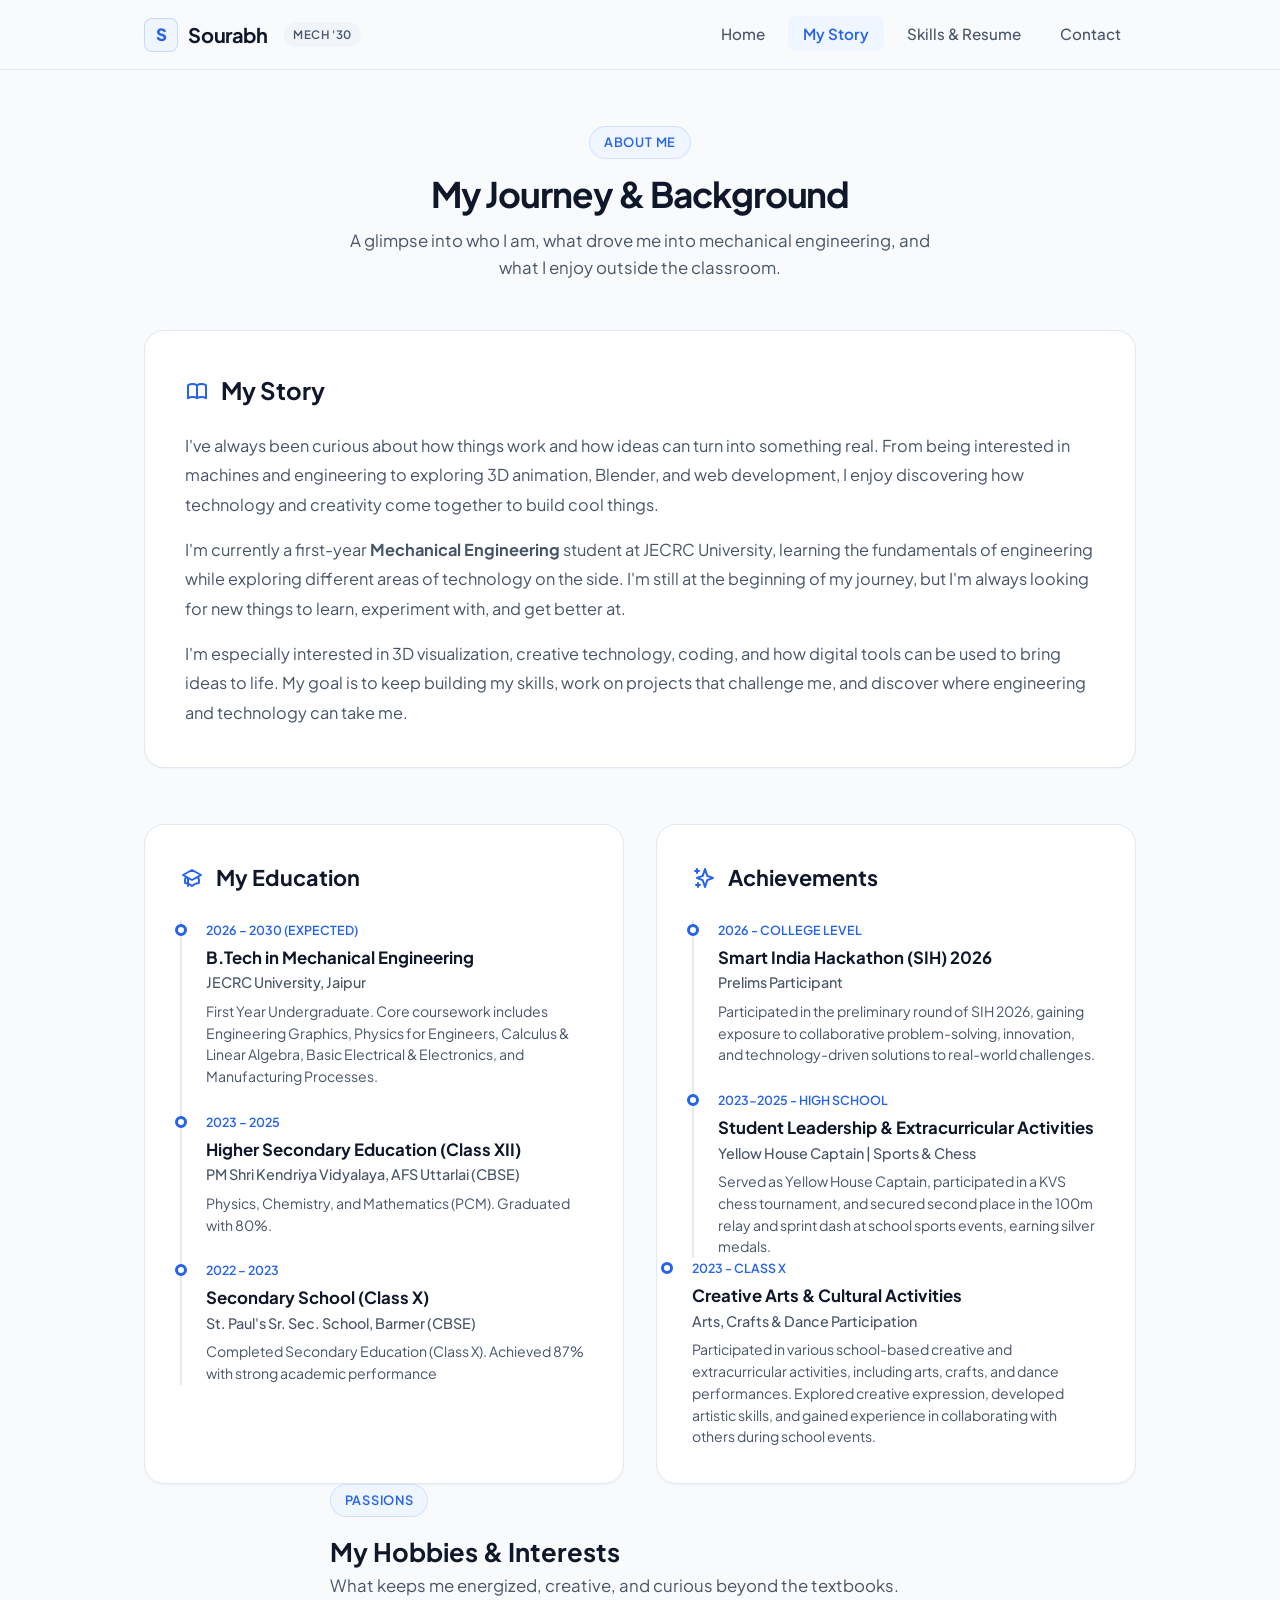
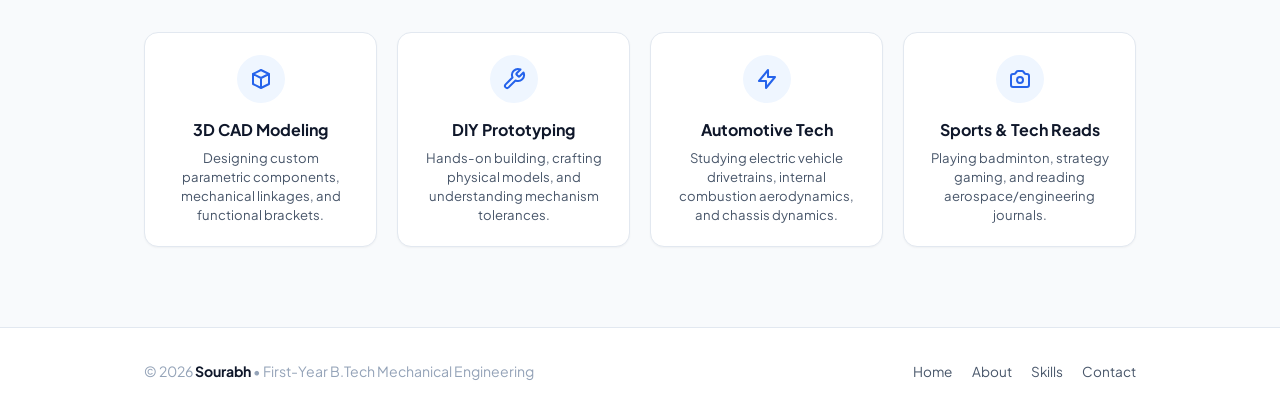
==== commit 19bb7c9e: "Update about.html" ====
--- a/about.html
+++ b/about.html
@@ -127,7 +127,7 @@
                 <div class="timeline-date">2022 – 2023</div>
                 <div class="timeline-title">Secondary School (Class X)</div>
                 <div class="timeline-institution">St. Paul's Sr. Sec. School, Barmer (CBSE)</div>
-                <p class="timeline-desc">Completed Secondary Education (Class X). Achieved 83% with strong academic performance</p>
+                <p class="timeline-desc">Completed Secondary Education (Class X). Achieved 87% with strong academic performance</p>
               </div>
             </div>
           </section>
@@ -158,19 +158,24 @@
               <div class="timeline-item">
                 <div class="timeline-dot"></div>
                 <div class="timeline-date">2023-2025 - High School</div>
-                <div class="timeline-title">Student Leadership, Sports & Extracurricular Activities</div>
-                <div class="timeline-institution">Yellow House Captain | Silver Medalist in School Sports</div>
-                <p class="timeline-desc">Served as Yellow House Captain, contributing to student leadership, teamwork, and school activities. Secured second place in the 100m relay and sprint dash events at the school sports meet, earning silver medals. Also participated in a KVS chess tournament, gaining competitive experience and developing strategic thinking and decision-making skills.</p>
+                
+                <div class="timeline-title">Student Leadership & Extracurricular Activities</div>
+                <div class="timeline-institution">Yellow House Captain | Sports & Chess</div>
+                <p class="timeline-desc">Served as Yellow House Captain, participated in a KVS chess tournament, and secured second place in the 100m relay and sprint dash at school sports events, earning silver medals.</p>
+</div>
+
             </div>
 
               <!-- Achievement 3 -->
               <div class="timeline-item">
                 <div class="timeline-dot"></div>
-                <div class="timeline-date">2023 - Academic Honor</div>
-                <div class="timeline-title">National Science Olympiad (NSO)</div>
-                <div class="timeline-institution">Merit Certificate & School Rank Top 5%</div>
-                <p class="timeline-desc">Recognized for competitive analytical problem-solving in physics and scientific reasoning.</p>
-              </div>
+               
+                <div class="timeline-date">2023 - Class X</div>
+                <div class="timeline-title">Creative Arts & Cultural Activities</div>
+                <div class="timeline-institution">Arts, Crafts & Dance Participation</div>
+                <p class="timeline-desc">Participated in various school-based creative and extracurricular activities, including arts, crafts, and dance performances. Explored creative expression, developed artistic skills, and gained experience in collaborating with others during school events.</p>
+              </div>
+
             </div>
           </section>
 
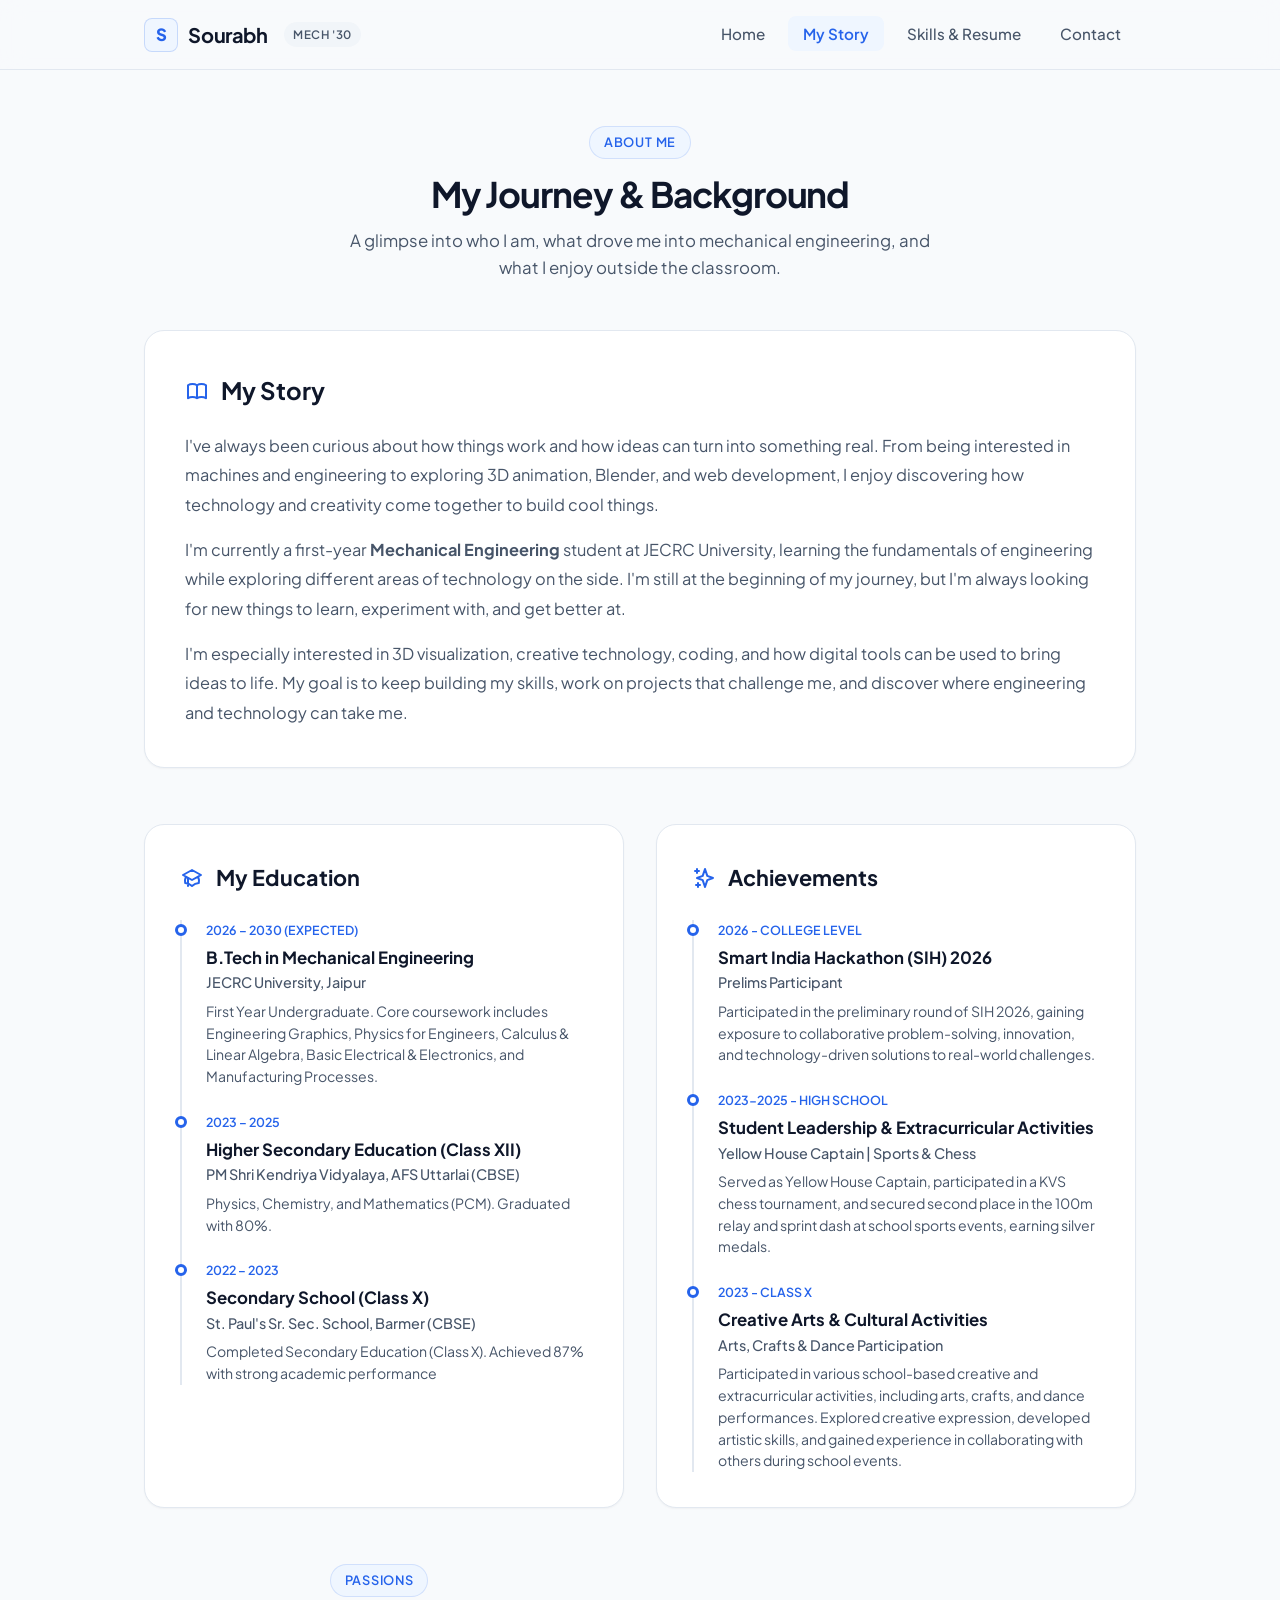
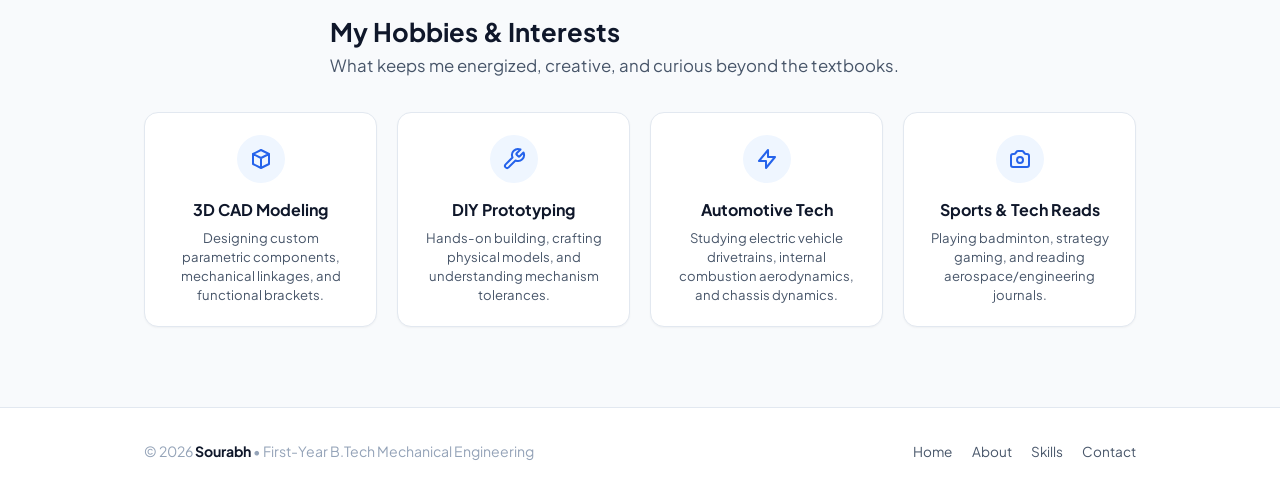
==== commit 797efb2f: "Update about.html" ====
--- a/about.html
+++ b/about.html
@@ -162,7 +162,6 @@
                 <div class="timeline-title">Student Leadership & Extracurricular Activities</div>
                 <div class="timeline-institution">Yellow House Captain | Sports & Chess</div>
                 <p class="timeline-desc">Served as Yellow House Captain, participated in a KVS chess tournament, and secured second place in the 100m relay and sprint dash at school sports events, earning silver medals.</p>
-</div>
 
             </div>
 
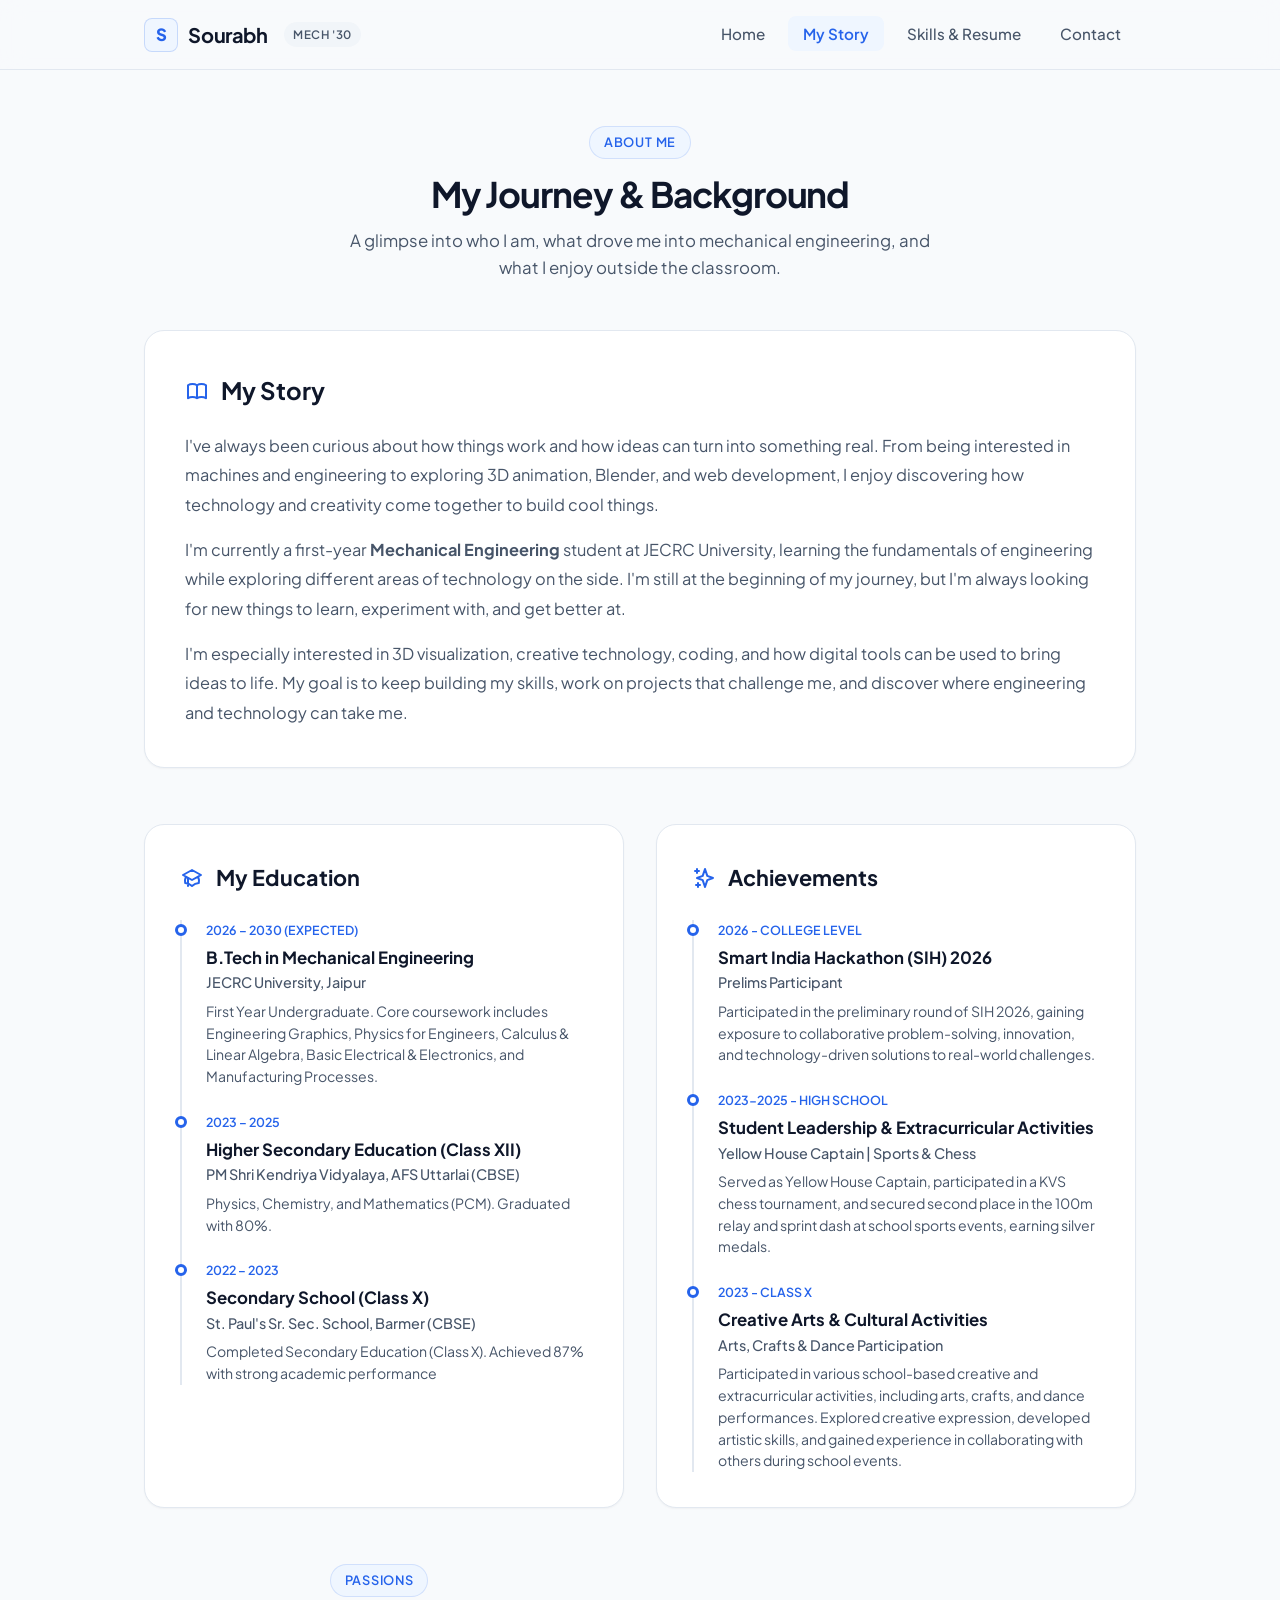
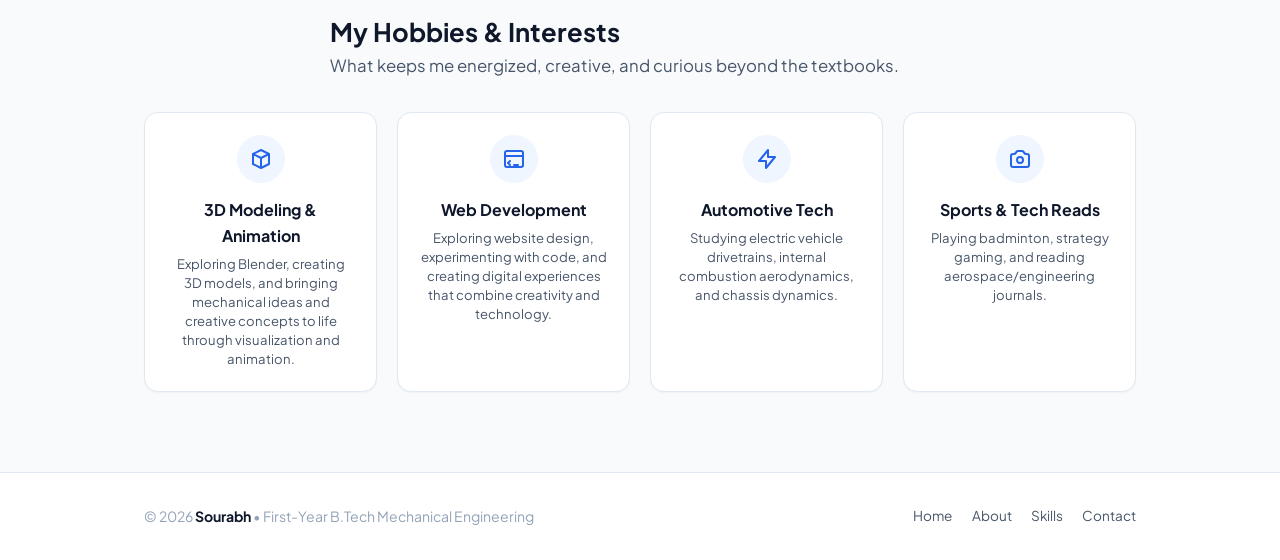
==== commit 264e9558: "Update about.html" ====
--- a/about.html
+++ b/about.html
@@ -200,21 +200,26 @@
                 </svg>
               </div>
               <!-- EDIT: Hobby 1 Title & Text -->
-              <h4>3D CAD Modeling</h4>
-              <p>Designing custom parametric components, mechanical linkages, and functional brackets.</p>
+
+              <!-- Hobby 1: 3D Modeling & Animation -->
+              <h4>3D Modeling & Animation</h4>
+              <p>Exploring Blender, creating 3D models, and bringing mechanical ideas and creative concepts to life through visualization and animation.</p>
+
             </div>
 
             <!-- Hobby 2 -->
             <div class="hobby-card">
               <div class="hobby-icon">
                 <!-- Wrench / Tinkering Icon -->
-                <svg width="24" height="24" fill="none" stroke="currentColor" viewBox="0 0 24 24">
-                  <path stroke-linecap="round" stroke-linejoin="round" stroke-width="2" d="M14.7 6.3a1 1 0 000 1.4l1.6 1.6a1 1 0 001.4 0l3.77-3.77a6 6 0 01-7.94 7.94l-6.91 6.91a2.12 2.12 0 01-3-3l6.91-6.91a6 6 0 017.94-7.94l-3.76 3.76z"/>
-                </svg>
-              </div>
-              <!-- EDIT: Hobby 2 Title & Text -->
-              <h4>DIY Prototyping</h4>
-              <p>Hands-on building, crafting physical models, and understanding mechanism tolerances.</p>
+                <!-- Hobby 2: Web Development & Digital Creativity -->
+                <svg width="24" height="24" fill="none" stroke="currentColor" viewBox="0 0 24 24">
+                  <rect x="3" y="4" width="18" height="16" rx="2" stroke-width="2"/>
+                  <path stroke-linecap="round" stroke-linejoin="round" stroke-width="2" d="M3 9h18M8 14l-2 2 2 2m4 0h4"/>
+                </svg>
+                </div>
+                <h4>Web Development</h4>
+                <p>Exploring website design, experimenting with code, and creating digital experiences that combine creativity and technology.</p>
+
             </div>
 
             <!-- Hobby 3 -->
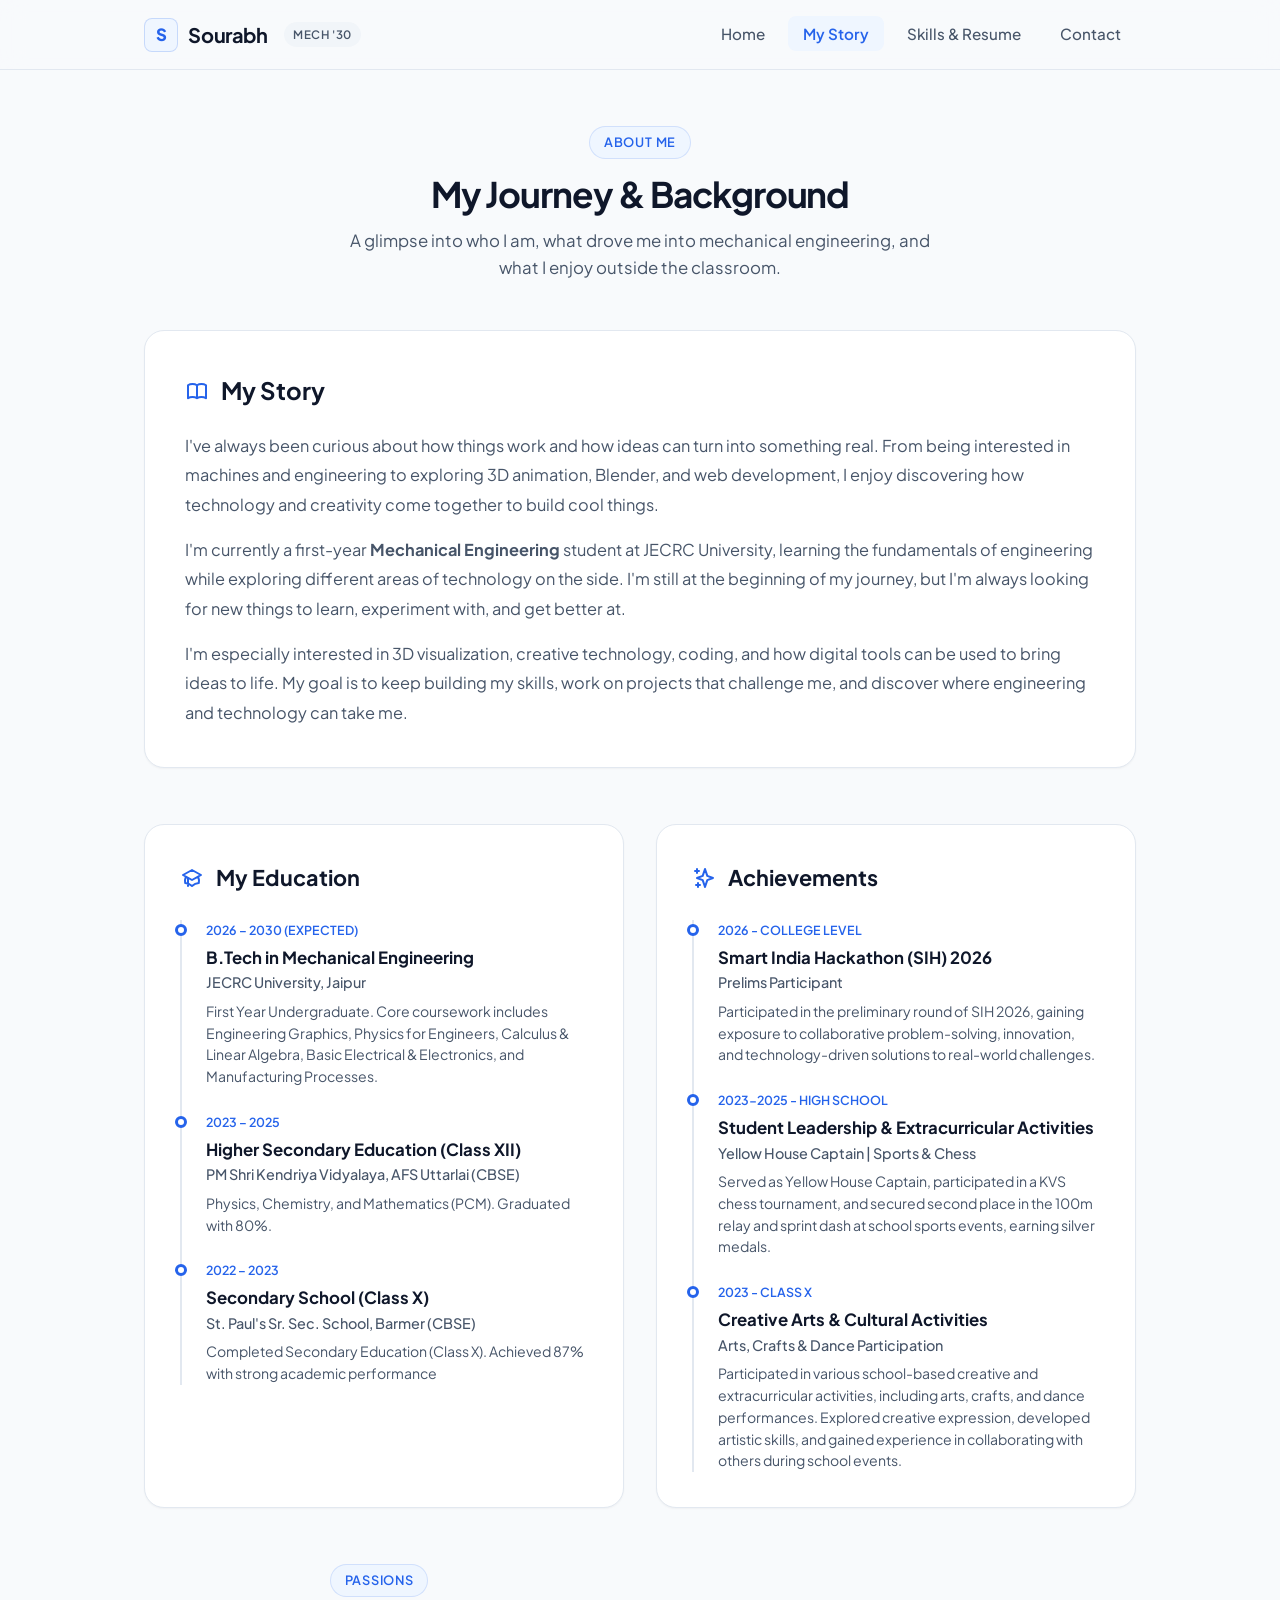
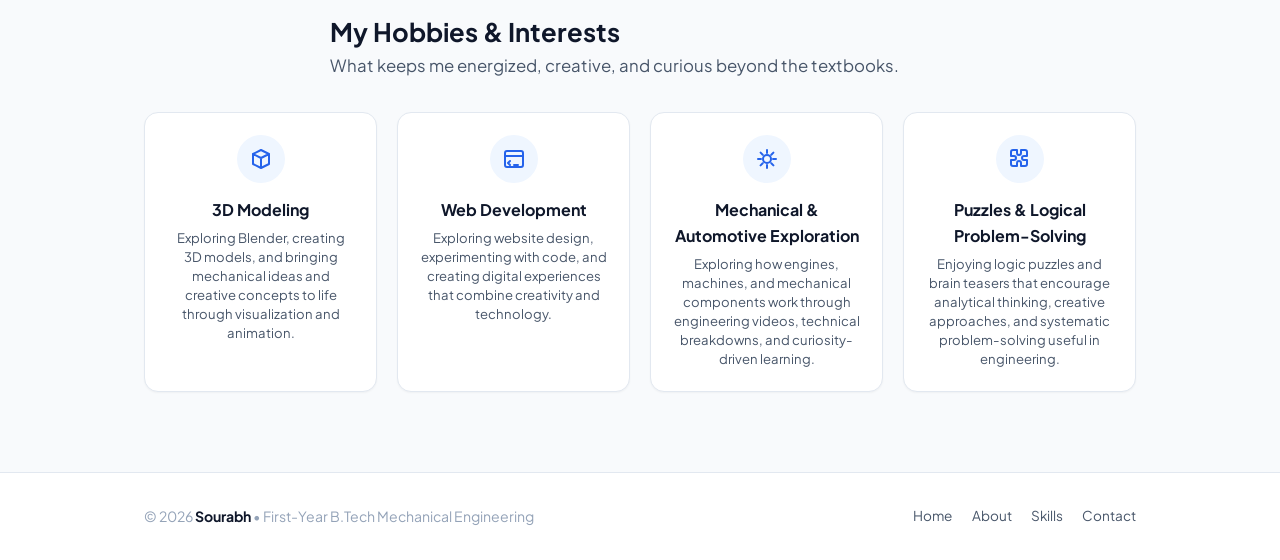
==== commit 0a4709d4: "Update about.html" ====
--- a/about.html
+++ b/about.html
@@ -202,7 +202,7 @@
               <!-- EDIT: Hobby 1 Title & Text -->
 
               <!-- Hobby 1: 3D Modeling & Animation -->
-              <h4>3D Modeling & Animation</h4>
+              <h4>3D Modeling</h4>
               <p>Exploring Blender, creating 3D models, and bringing mechanical ideas and creative concepts to life through visualization and animation.</p>
 
             </div>
@@ -226,27 +226,34 @@
             <div class="hobby-card">
               <div class="hobby-icon">
                 <!-- Automotive / Speed Icon -->
-                <svg width="24" height="24" fill="none" stroke="currentColor" viewBox="0 0 24 24">
-                  <path stroke-linecap="round" stroke-linejoin="round" stroke-width="2" d="M13 10V3L4 14h7v7l9-11h-7z"/>
-                </svg>
-              </div>
-              <!-- EDIT: Hobby 3 Title & Text -->
-              <h4>Automotive Tech</h4>
-              <p>Studying electric vehicle drivetrains, internal combustion aerodynamics, and chassis dynamics.</p>
+              
+                <!-- Hobby 3: Mechanical & Automotive Exploration -->
+                <svg width="24" height="24" fill="none" stroke="currentColor" viewBox="0 0 24 24">
+                  <path stroke-linecap="round" stroke-linejoin="round" stroke-width="2"
+                    d="M12 3v3m0 12v3M3 12h3m12 0h3M5.6 5.6l2.1 2.1m8.6 8.6l2.1 2.1m0-12.8l-2.1 2.1m-8.6 8.6l-2.1 2.1M12 8a4 4 0 100 8 4 4 0 000-8z"/>
+                </svg>
+                </div>
+                <!-- EDIT: Hobby 3 Title & Text -->
+                <h4>Mechanical & Automotive Exploration</h4>
+                <p>Exploring how engines, machines, and mechanical components work through engineering videos, technical breakdowns, and curiosity-driven learning.</p>
+
             </div>
 
             <!-- Hobby 4 -->
             <div class="hobby-card">
               <div class="hobby-icon">
                 <!-- Camera / Creative Icon -->
-                <svg width="24" height="24" fill="none" stroke="currentColor" viewBox="0 0 24 24">
-                  <path stroke-linecap="round" stroke-linejoin="round" stroke-width="2" d="M3 9a2 2 0 012-2h.93a2 2 0 001.664-.89l.812-1.22A2 2 0 0110.07 4h3.86a2 2 0 011.664.89l.812 1.22A2 2 0 0018.07 7H19a2 2 0 012 2v9a2 2 0 01-2 2H5a2 2 0 01-2-2V9z"/>
-                  <path stroke-linecap="round" stroke-linejoin="round" stroke-width="2" d="M15 13a3 3 0 11-6 0 3 3 0 016 0z"/>
-                </svg>
-              </div>
-              <!-- EDIT: Hobby 4 Title & Text -->
-              <h4>Sports & Tech Reads</h4>
-              <p>Playing badminton, strategy gaming, and reading aerospace/engineering journals.</p>
+               
+                <!-- Hobby 4: Puzzles & Logical Problem-Solving -->
+                <svg width="24" height="24" fill="none" stroke="currentColor" viewBox="0 0 24 24">
+                  <path stroke-linecap="round" stroke-linejoin="round" stroke-width="2"
+                    d="M9 3H5a2 2 0 00-2 2v4h3a2 2 0 110 4H3v4a2 2 0 002 2h4v-3a2 2 0 114 0v3h4a2 2 0 002-2v-4h-3a2 2 0 110-4h3V5a2 2 0 00-2-2h-4v3a2 2 0 11-4 0V3z"/>
+                </svg>
+                </div>
+                <!-- EDIT: Hobby 4 Title & Text -->
+                <h4>Puzzles & Logical Problem-Solving</h4>
+                <p>Enjoying logic puzzles and brain teasers that encourage analytical thinking, creative approaches, and systematic problem-solving useful in engineering.</p>
+
             </div>
           </div>
         </section>
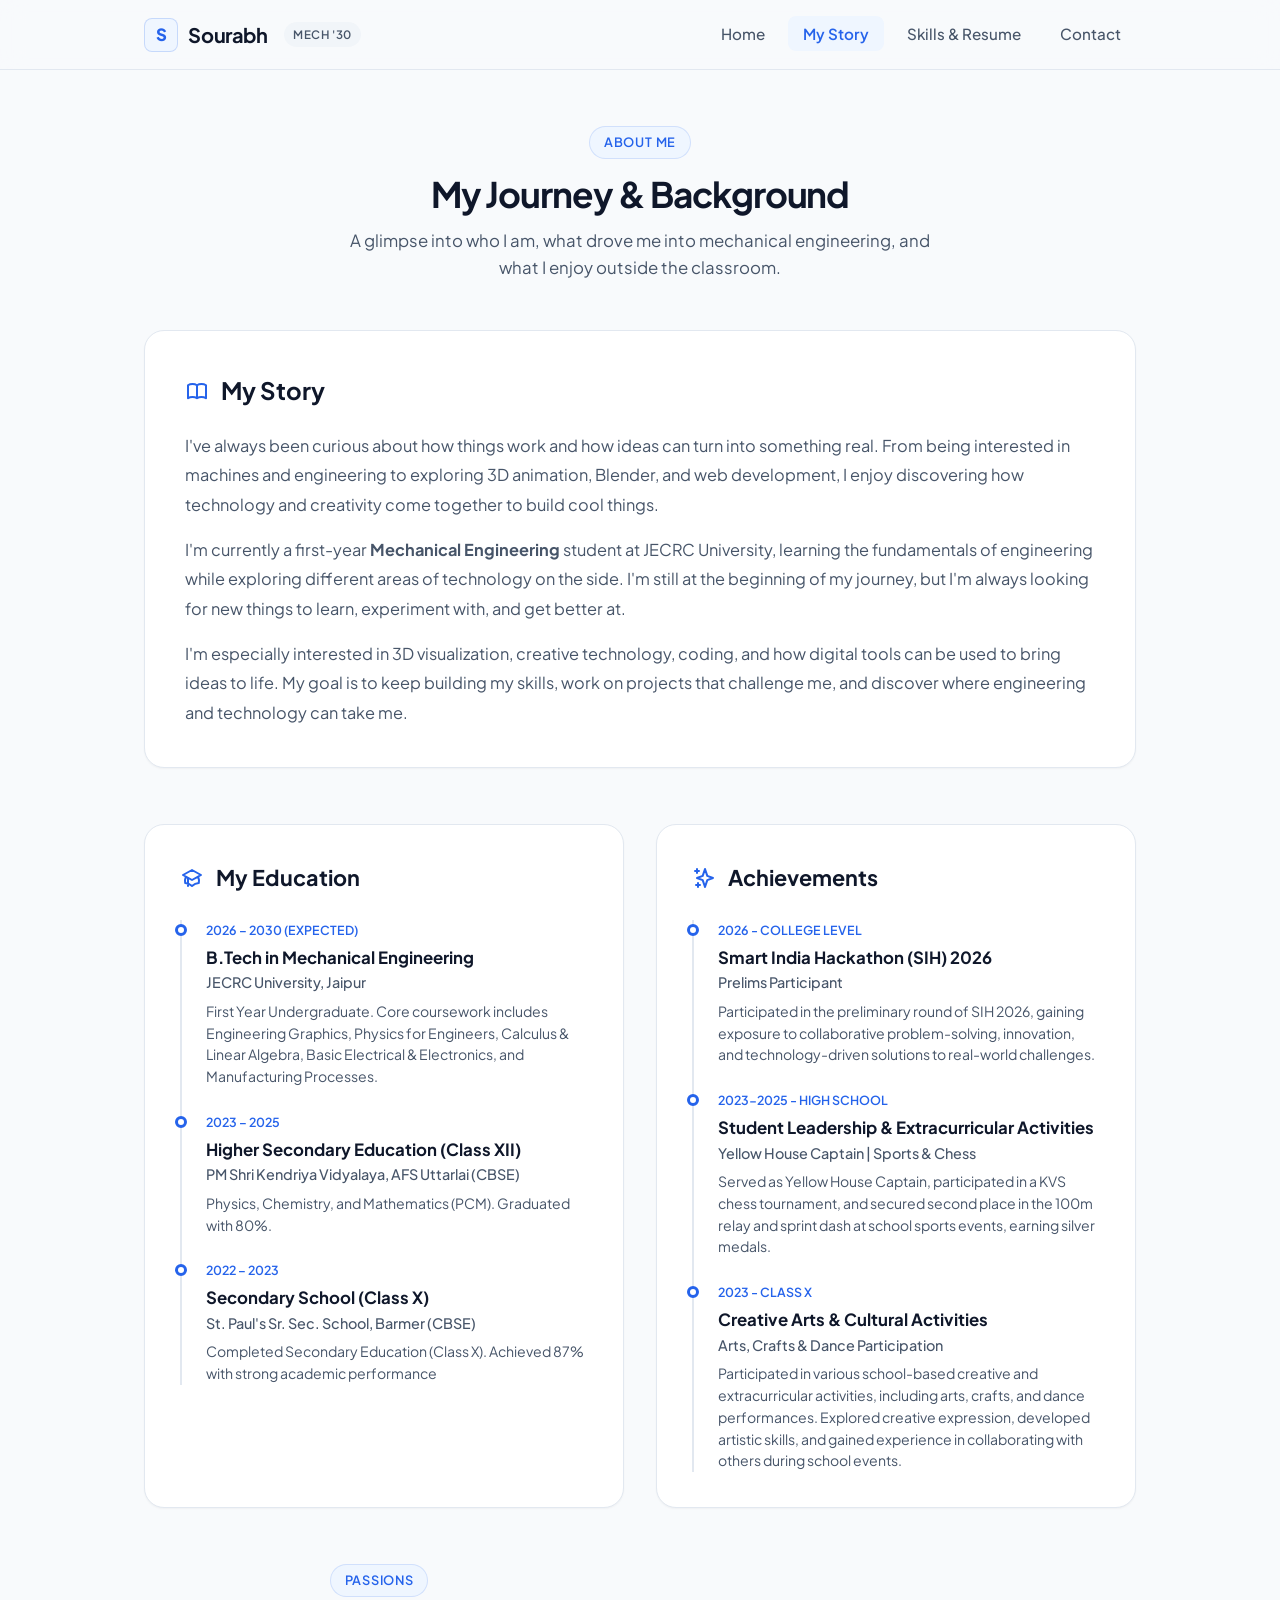
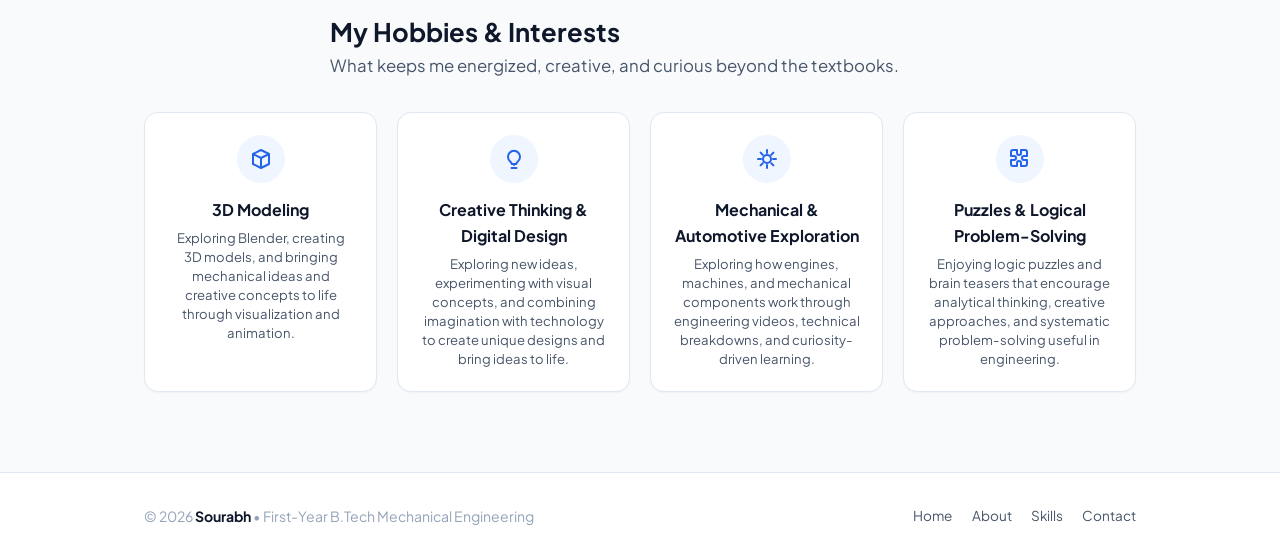
==== commit 9a54228a: "Update about.html" ====
--- a/about.html
+++ b/about.html
@@ -211,14 +211,17 @@
             <div class="hobby-card">
               <div class="hobby-icon">
                 <!-- Wrench / Tinkering Icon -->
-                <!-- Hobby 2: Web Development & Digital Creativity -->
-                <svg width="24" height="24" fill="none" stroke="currentColor" viewBox="0 0 24 24">
-                  <rect x="3" y="4" width="18" height="16" rx="2" stroke-width="2"/>
-                  <path stroke-linecap="round" stroke-linejoin="round" stroke-width="2" d="M3 9h18M8 14l-2 2 2 2m4 0h4"/>
+                
+                <!-- Hobby 2: Creative Thinking & Digital Design -->
+                <svg width="24" height="24" fill="none" stroke="currentColor" viewBox="0 0 24 24">
+                  <path stroke-linecap="round" stroke-linejoin="round" stroke-width="2"
+                    d="M12 18h.01M8.2 14.5A6 6 0 1115.8 14.5c-.9.7-1.3 1.4-1.5 2.5h-4.6c-.2-1.1-.6-1.8-1.5-2.5zM9.5 21h5"/>
                 </svg>
                 </div>
-                <h4>Web Development</h4>
-                <p>Exploring website design, experimenting with code, and creating digital experiences that combine creativity and technology.</p>
+                <!-- EDIT: Hobby 2 Title & Text -->
+                <h4>Creative Thinking & Digital Design</h4>
+                <p>Exploring new ideas, experimenting with visual concepts, and combining imagination with technology to create unique designs and bring ideas to life.</p>
+
 
             </div>
 
